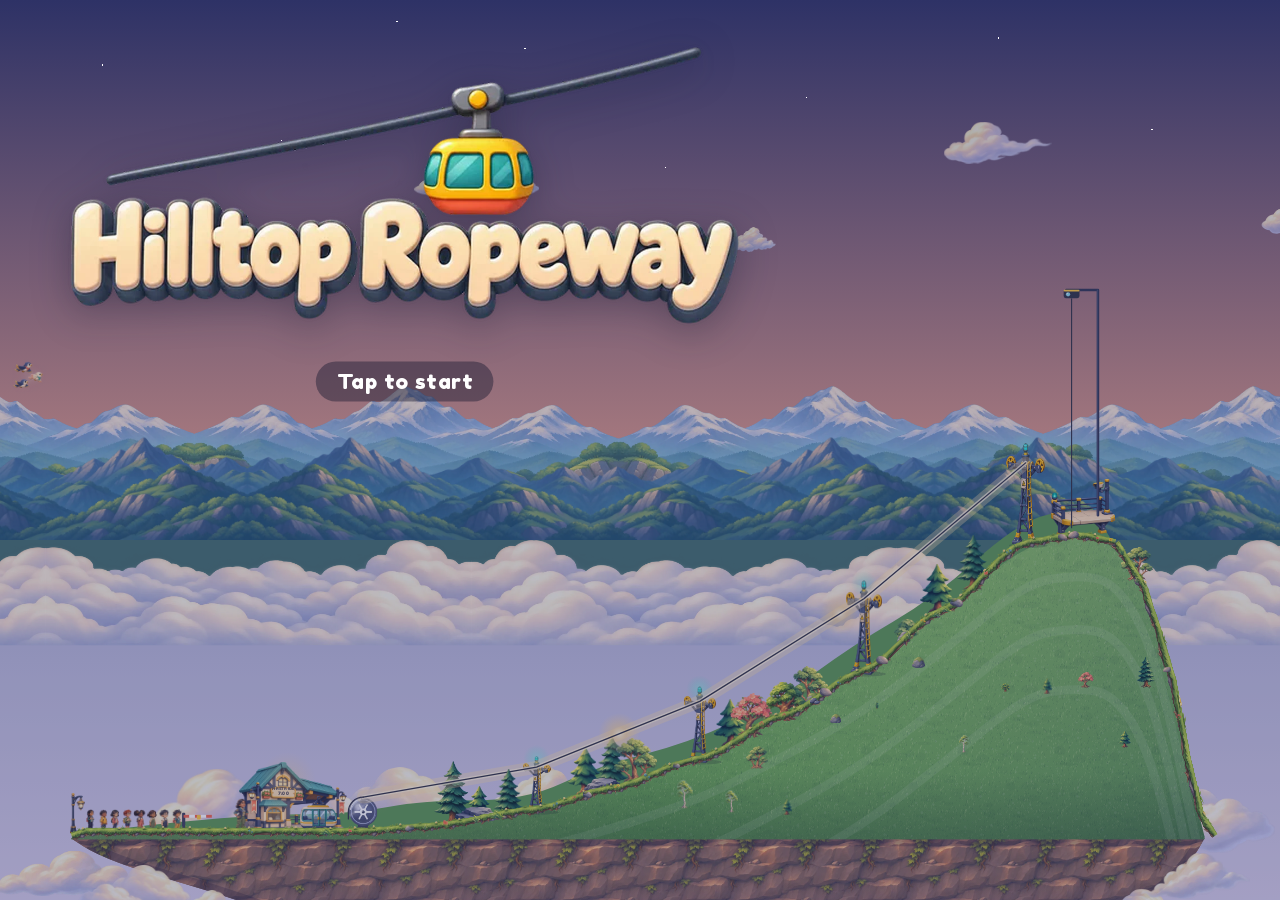
==== index.html @ fc57b92c "first draft" ====
<!doctype html>
<html lang="en">
<head>
<meta charset="utf-8">
<meta name="viewport" content="width=device-width, initial-scale=1, viewport-fit=cover, user-scalable=no">
<title>Hilltop Ropeway</title>
<link rel="icon" href="data:,">
<link rel="stylesheet" href="css/style.css">
</head>
<body>
<div id="app"><div id="stage">
  <div id="sky"></div><div id="stars"></div><div id="sun"></div>
  <div id="clouds"></div>
  <canvas id="world" width="1600" height="1000"></canvas>
  <video id="intro" muted loop playsinline preload="auto" poster="assets/video/intro_loop.webp" aria-hidden="true"></video>
  <div id="vig"></div><div id="dim"></div><div id="flash"></div><div id="fg"></div><div class="lb" id="lbT"></div><div class="lb" id="lbB"></div>
  <div id="lens"><canvas id="lensCanvas"></canvas><img class="fallback" alt=""><span class="tag">CLOSE-UP</span><span class="name"></span></div>
  <div class="layer" id="pins"></div>
  <!-- SKAI shell (Figma "SKAI final" · entrepreneur 618:12456). Timer frame 1315:5507 -->
  <div class="hud hide" id="clock"><img class="frame" src="assets/ui/skai/skai_timer_frame.webp" alt=""><div class="tv"><span class="time">6:15</span><small>am</small></div></div>
  <div class="hud hide" id="banner"></div>
  <!-- Progress rail 1315:5308: frame + 10 segments (filled from the bottom, 2 per check) -->
  <div class="hud hide" id="tracker"><img class="frame" src="assets/ui/skai/skai_rail.webp" alt=""><div class="count">0/5</div>
    <svg class="segs" viewBox="0 0 511.81 49" preserveAspectRatio="none" aria-hidden="true"><path d="M29.9162 49H67.8101L39.8883 0H0L29.9162 49Z"/><path d="M76.9162 49H114.81L86.8883 0H47L76.9162 49Z"/><path d="M123.916 49H161.81L133.888 0H94L123.916 49Z"/><path d="M173.916 49H211.81L183.888 0H144L173.916 49Z"/><path d="M223.916 49H261.81L233.888 0H194L223.916 49Z"/><path d="M273.916 49H311.81L283.888 0H244L273.916 49Z"/><path d="M323.916 49H361.81L333.888 0H294L323.916 49Z"/><path d="M373.916 49H411.81L383.888 0H344L373.916 49Z"/><path d="M423.916 49H461.81L433.888 0H394L423.916 49Z"/><path d="M473.916 49H511.81L483.888 0H444L473.916 49Z"/></svg>
    <div class="pts"><b>0</b> pts</div></div>
  <div class="pill hud hide" id="notebook"><img alt=""><span></span></div>
  <div class="hud hide" id="mission"><img class="bg" alt=""><div class="eyebrow">TODAY’S JOB</div><div class="lines"></div></div>
  <div class="layer" id="ui"></div>
  <!-- Exit & brand panel 1315:5432 + SKAI Space logo 618:12510 -->
  <div class="shell" id="brand"><img class="panel-img" src="assets/ui/skai/skai_brand_panel.webp" alt=""><img class="logo" src="assets/ui/skai/skai_brand_logo.webp" alt="SKAI Space"><button id="exitBtn" aria-label="Exit"></button></div>
  <!-- Sound note 1315:6062 + icon 618:12662, Information note 1315:6003 -->
  <button class="shell note" id="soundBtn" aria-label="Sound and screen options" aria-expanded="false"><img class="base" src="assets/ui/skai/skai_note_sound.webp" alt=""><img class="ico" src="assets/ui/skai/skai_icon_speaker.webp" alt=""><i class="slash"></i></button>
  <button class="shell note" id="infoBtn" aria-label="What to do" aria-expanded="false"><img class="base" src="assets/ui/skai/skai_note_info.webp" alt=""></button>
  <!-- Sound dropdown 618:12669 -->
  <div class="stickymenu hidden" id="soundMenu"><img class="bgimg" src="assets/ui/skai/skai_dropdown.webp" alt=""><button data-a="replay"><img src="assets/ui/skai/skai_icon_replay.webp" alt=""><span>Replay<br>Narration</span></button><button data-a="mute"><img src="assets/ui/skai/skai_icon_mute.webp" alt=""><span class="ml">Mute All<br>Sounds</span></button><button data-a="fs"><svg viewBox="0 0 56 56" width="45" height="45" fill="none" stroke="#0F57A7" stroke-linecap="round" stroke-linejoin="round"><circle cx="28" cy="28" r="25.5" stroke-width="4.5"/><path d="M17 24v-7h7M39 24v-7h-7M17 32v7h7M39 32v7h-7" stroke-width="4"/></svg><span>Full<br>Screen</span></button></div>
  <div class="stickymenu hidden" id="infoNote"><img class="bgimg" src="assets/ui/skai/skai_dropdown.webp" alt=""><div class="txt"></div></div>
  <button class="shell mini" id="menuBtn" aria-label="Chapters"><span></span></button>
  <div class="panel hidden" id="menu"></div>
</div></div>

<!-- libraries -->
<script src="js/vendor/gsap.min.js"></script>
<script type="importmap">
{ "imports": {
  "three": "./js/vendor/three.module.min.js",
  "three/examples/jsm/environments/RoomEnvironment.js": "./js/vendor/RoomEnvironment.js"
} }
</script>
<!-- asset list, then the game -->
<script src="js/assets.js"></script>
<script type="module" src="js/main.js"></script>
</body>
</html>
---- css/style.css ----
/* Hilltop Ropeway: all styles. Stage is a fixed 1600x1000 (16:10) box scaled to fit the screen. */
@font-face{font-family:"Nunito";font-style:normal;font-weight:700;font-display:swap;src:url("../assets/fonts/nunito-700.woff2") format("woff2")}
@font-face{font-family:"Nunito";font-style:normal;font-weight:800;font-display:swap;src:url("../assets/fonts/nunito-800.woff2") format("woff2")}
@font-face{font-family:"Nunito";font-style:normal;font-weight:900;font-display:swap;src:url("../assets/fonts/nunito-900.woff2") format("woff2")}

/* Stage: fixed 1600x1000 (16:10, Lenovo Tab K11) scaled to fit. 2D world canvas + one 3D lens + DOM UI. */
:root{
  --navy:#23284A; --slate:#3B4058; --muted:#6A7091; --card:#FFFFFF; --cream:#FFF8EC; --line:#ECE6DA;
  --coral:#F0644A; --coralDk:#C9452F; --teal:#1FA898; --tealDk:#167E72; --tealSoft:#DDF4EF; --sel:#FFF1D2; --yellow:#FFC83D;
  --shadow:0 5px 0 rgba(35,40,74,.10), 0 14px 28px rgba(35,40,74,.14);
  --font:"Nunito","Trebuchet MS",system-ui,sans-serif;
}
html,body{height:100%;margin:0;background:#1d2140;overflow:hidden;touch-action:manipulation;-webkit-user-select:none;user-select:none;-webkit-tap-highlight-color:transparent}
#app{position:fixed;inset:0;background:#1d2140;overflow:hidden;overflow:clip}
#stage{position:absolute;left:0;top:0;width:1600px;height:1000px;transform-origin:0 0;overflow:hidden;overflow:clip;contain:paint;font-family:var(--font);color:var(--navy);border-radius:0}
#sky{position:absolute;inset:0;background:linear-gradient(180deg,var(--skyTop,#2E3266) 0%,var(--skyBot,#E9A08C) 78%)}
#stars{position:absolute;inset:0 0 40% 0;opacity:var(--stars,1);background-image:radial-gradient(2px 2px at 8% 12%,#fff 50%,transparent 51%),radial-gradient(1.5px 1.5px at 22% 26%,#fff 50%,transparent 51%),radial-gradient(2px 2px at 41% 9%,#fff 50%,transparent 51%),radial-gradient(1.5px 1.5px at 63% 18%,#fff 50%,transparent 51%),radial-gradient(2px 2px at 78% 7%,#fff 50%,transparent 51%),radial-gradient(1.5px 1.5px at 90% 24%,#fff 50%,transparent 51%),radial-gradient(1.5px 1.5px at 52% 31%,#fff 50%,transparent 51%),radial-gradient(2px 2px at 31% 4%,#fff 50%,transparent 51%)}
#sun{position:absolute;width:150px;height:150px;border-radius:50%;left:var(--sunX,14%);top:var(--sunY,80%);transform:translate(-50%,-50%);background:radial-gradient(circle,#FFE9A8 0 40%,rgba(255,214,120,.55) 41% 52%,rgba(255,214,120,0) 70%)}
.cloud{position:absolute;height:46px;border-radius:999px;background:rgba(255,255,255,var(--cloudA,.55));filter:none;will-change:transform;animation:drift linear infinite}
.cloud::before,.cloud::after{content:"";position:absolute;background:inherit;border-radius:50%}
.cloud::before{width:56%;height:150%;left:14%;bottom:30%}.cloud::after{width:38%;height:120%;left:50%;bottom:28%}
@keyframes drift{from{transform:translateX(-260px)}to{transform:translateX(1860px)}}
canvas#world{position:absolute;inset:0;width:100%;height:100%}
#intro{position:absolute;inset:0;width:100%;height:100%;object-fit:cover;opacity:0;transition:opacity .8s;pointer-events:none}
#intro.on{opacity:1}
#vig{position:absolute;inset:0;pointer-events:none;background:radial-gradient(ellipse 75% 70% at 50% 45%,rgba(20,22,48,0) 55%,rgba(20,22,48,.42) 100%);opacity:0;transition:opacity .6s}
#vig.on{opacity:1}
.lb{position:absolute;left:0;right:0;height:84px;background:#14162E;z-index:20;pointer-events:none;transition:transform .7s cubic-bezier(.6,0,.2,1)}
#lbT{top:0;transform:translateY(-100%)} #lbB{bottom:0;transform:translateY(100%)}
#stage.cine #lbT,#stage.cine #lbB{transform:none}
#stage.cine.nobars #lbT{transform:translateY(-100%)} #stage.cine.nobars #lbB{transform:translateY(100%)}
#stage.cine .hud,#stage.cine #menuBtn,#stage.cine #muteBtn,#stage.cine #fsBtn{opacity:0}
#fg{position:absolute;inset:0;pointer-events:none;z-index:18}
#fg img{position:absolute;width:520px;height:520px;opacity:0;transition:opacity .8s,transform 1.2s cubic-bezier(.2,.8,.2,1)}
#fg .top_left{left:-120px;top:-150px;transform:translate(-60px,-40px)} #fg .top_right{right:-120px;top:-150px;transform:translate(60px,-40px)}
#fg .bottom_left{left:-140px;bottom:-170px;transform:translate(-60px,40px)} #fg .bottom_right{right:-140px;bottom:-170px;transform:translate(60px,40px)}
#stage.cine #fg img{opacity:.96;transform:none}
#flash{position:absolute;inset:0;background:#fff;opacity:0;pointer-events:none;z-index:19}
.rays{position:absolute;left:var(--sunX,14%);top:var(--sunY,60%);width:760px;height:760px;pointer-events:none;opacity:0;will-change:transform,opacity;
  background:repeating-conic-gradient(from 0deg,rgba(255,232,180,0) 0deg 7deg,rgba(255,236,190,.34) 9deg 12deg,rgba(255,232,180,0) 14deg 22deg);
  -webkit-mask-image:radial-gradient(circle,#000 0 12%,rgba(0,0,0,.6) 30%,transparent 62%);mask-image:radial-gradient(circle,#000 0 12%,rgba(0,0,0,.6) 30%,transparent 62%)}
#dim{position:absolute;inset:0;background:rgba(29,33,64,.45);opacity:0;pointer-events:none;transition:opacity .4s}
#dim.on{opacity:1}
/* lens */
#lens{position:absolute;left:32px;bottom:32px;width:438px;height:274px;border-radius:26px;background:linear-gradient(180deg,#DDEBFA,#F6EEDF);box-shadow:0 0 0 6px #fff,var(--shadow);overflow:hidden;opacity:0;transform:translateY(20px) scale(.96);transition:opacity .22s,transform .28s cubic-bezier(.2,.9,.25,1.15);pointer-events:none}
#lens.on{opacity:1;transform:none}
#lens.full{left:0;top:0;bottom:auto;width:100%;height:100%;border-radius:0;box-shadow:none;z-index:16;transform-origin:0 0;transition:none}
#lens.full .tag,#lens.full .name{top:100px;font-size:20px;padding:9px 14px}
#lens.full .tag{left:40px} #lens.full .name{right:40px}
.scaleRuler{position:absolute;right:64px;top:50%;margin-top:-100px;z-index:25;pointer-events:none;display:grid;gap:22px;padding:18px 22px 18px 44px;background:rgba(20,22,46,.62);border-radius:22px;color:rgba(255,255,255,.5);font:900 26px/36px var(--font);font-variant-numeric:tabular-nums}
.scaleRuler span{transition:color .25s,transform .25s;transform-origin:left center}
.scaleRuler span.on{color:#fff;transform:scale(1.12)}
.scaleRuler .mk{position:absolute;left:18px;top:30px;width:14px;height:14px;border-radius:50%;background:var(--yellow);box-shadow:0 0 0 4px rgba(255,200,61,.3);transition:transform .45s cubic-bezier(.3,1.4,.5,1)}
#lens canvas{position:absolute;inset:0;width:100%;height:100%}
#lens .tag{position:absolute;left:14px;top:12px;background:rgba(35,40,74,.82);color:#fff;font:800 15px/1 var(--font);letter-spacing:.08em;padding:7px 11px;border-radius:999px}
#lens .name{position:absolute;right:14px;top:12px;background:#fff;color:var(--navy);font:800 16px/1 var(--font);padding:7px 12px;border-radius:999px}
#lens img.fallback{position:absolute;inset:30px;width:calc(100% - 60px);height:calc(100% - 60px);object-fit:contain;display:none}
#lens.nogl img.fallback{display:block}
/* HUD */
.hud{position:absolute;transition:opacity .3s,transform .3s}
.hud.hide{opacity:0;transform:translateY(-12px);pointer-events:none}
.pill{background:var(--card);border-radius:999px;box-shadow:var(--shadow);display:flex;align-items:center}
#clock{left:28px;top:24px;height:66px;padding:0 22px 0 10px;gap:10px;font:900 32px/1 var(--font);font-variant-numeric:tabular-nums}
#clock img{width:50px;height:50px;object-fit:contain}
#clock small{font:800 17px/1 var(--font);color:var(--muted);margin-left:2px}
#tracker{right:104px;top:24px;height:66px;padding:0 18px 0 12px;gap:4px}
#tracker img{width:46px;height:46px;object-fit:contain;transition:transform .3s}
#tracker img.pop{animation:pop .5s}
#tracker img.unlit{filter:grayscale(1);opacity:.4}
#tracker img.lit{filter:drop-shadow(0 0 5px rgba(67,224,200,.95))}
.spark{position:absolute;width:38px;height:38px;border-radius:50%;z-index:36;pointer-events:none;background:radial-gradient(circle,#fff 0 20%,rgba(160,255,236,.95) 34%,rgba(67,224,200,0) 70%)}
#tracker .pts{font:900 28px/1 var(--font);margin-left:12px;min-width:62px;text-align:right;font-variant-numeric:tabular-nums}
@keyframes pop{40%{transform:scale(1.35)}}
#notebook{right:104px;top:104px;height:48px;padding:0 16px 0 6px;gap:6px;font:800 18px/1 var(--font)}
#notebook img{width:38px;height:38px;object-fit:contain}
#menuBtn,#muteBtn,#fsBtn{position:absolute;top:24px;width:62px;height:62px;border-radius:50%;background:rgba(255,255,255,.92);box-shadow:var(--shadow);display:grid;place-items:center;border:0;cursor:pointer;padding:0}
#menuBtn{right:28px} #muteBtn{right:28px;top:98px} #fsBtn{right:28px;top:172px}
#menuBtn span{display:block;width:24px;height:3px;background:var(--navy);border-radius:2px;box-shadow:0 8px 0 var(--navy),0 -8px 0 var(--navy)}
#muteBtn img{width:40px;height:40px;object-fit:contain}
#muteBtn.off img{opacity:.35}
#fsBtn.on svg{transform:scale(.78)}
#banner{left:50%;top:26px;transform:translateX(-50%);background:var(--navy);color:#fff;border-radius:999px;padding:16px 28px;font:900 24px/1 var(--font);letter-spacing:.06em;white-space:nowrap;box-shadow:var(--shadow)}
#banner.hide{transform:translate(-50%,-14px)}
#banner b{color:var(--yellow);font-weight:900;margin-right:10px}
#mission{left:28px;top:108px;width:330px;height:220px;transform-origin:20px 20px;transform:rotate(-2deg)}
#mission.hide{transform:rotate(-2deg) translateX(-380px);opacity:0}
#mission img.bg{position:absolute;inset:0;width:100%;height:100%;object-fit:fill}
#mission .lines{position:absolute;left:38px;top:62px;right:26px;display:grid;gap:9px}
#mission .eyebrow{position:absolute;left:112px;top:38px;font:900 15px/1 var(--font);letter-spacing:.12em;color:var(--muted)}
#mission .ln{display:flex;align-items:center;gap:10px;font:800 21px/1.1 var(--font)}
#mission .ln img{width:34px;height:34px;object-fit:contain}
#mission .ln.done span{text-decoration:line-through;text-decoration-thickness:3px;text-decoration-color:var(--teal)}
#mission .ln .tick{margin-left:auto;width:28px;height:28px;border-radius:50%;background:var(--teal);display:none}
#mission .ln.done .tick{display:block}
/* overlays */
.layer{position:absolute;inset:0;pointer-events:none}
.layer > *{pointer-events:auto}
#pins > *{position:absolute;left:0;top:0;will-change:transform}
.hot{position:absolute;width:110px;height:110px;margin:-55px 0 0 -55px;border:0;background:none;padding:0;cursor:pointer}
.hot img{position:absolute;inset:0;width:100%;height:100%}
.hot img.pulse{animation:pulse 1.2s ease-out infinite}
.hot::after{content:"";position:absolute;left:50%;top:50%;width:26px;height:26px;margin:-13px 0 0 -13px;border-radius:50%;background:var(--coral);box-shadow:0 0 0 6px #fff}
@keyframes pulse{0%{transform:scale(.8);opacity:1}100%{transform:scale(1.35);opacity:0}}
.pin{width:92px;margin:-118px 0 0 -46px;border:0;background:none;padding:0;cursor:pointer;display:flex;flex-direction:column;align-items:center;gap:4px;transition:transform .15s}
.pin img{width:92px;height:auto;filter:drop-shadow(0 6px 6px rgba(35,40,74,.25))}
.pin span{background:#fff;border-radius:999px;padding:6px 12px;font:900 18px/1 var(--font);box-shadow:var(--shadow);color:var(--navy)}
.pin.dashed span{outline:3px dashed var(--teal);outline-offset:3px}
.pin.ok span{background:var(--teal);color:#fff}
.tagpin{margin:-26px 0 0 18px;background:#fff;border-radius:999px;padding:9px 14px;font:900 19px/1 var(--font);box-shadow:var(--shadow);white-space:nowrap}
.icopin{width:70px;height:70px;margin:-35px 0 0 -35px;object-fit:contain;filter:drop-shadow(0 4px 4px rgba(35,40,74,.25))}
.counter{width:96px;height:78px;margin:-118px 0 0 -48px;display:grid;place-items:center;font:900 36px/1 var(--font);background-size:contain;background-repeat:no-repeat;background-position:center;padding-bottom:12px;box-sizing:border-box}
/* caption + question */
#caption{position:absolute;left:50%;bottom:44px;transform:translateX(-50%);display:flex;align-items:center;gap:14px;max-width:1180px}
#caption .txt{background:var(--card);border-radius:999px;box-shadow:var(--shadow);padding:22px 32px 22px 14px;font:800 32px/1.2 var(--font);display:flex;align-items:center;gap:14px;text-wrap:balance}
.spk{width:54px;height:54px;border-radius:50%;border:0;background:#F2EEE6;display:grid;place-items:center;cursor:pointer;flex:none;padding:0}
.spk img{width:36px;height:36px;object-fit:contain}
.imgbtn{border:0;background:none;padding:0;cursor:pointer;transition:transform .12s}
.imgbtn:active{transform:translateY(3px) scale(.97)}
.imgbtn img{display:block;width:100%;height:auto;filter:drop-shadow(0 6px 6px rgba(35,40,74,.25))}
#caption .next{width:96px;flex:none}
#question{position:absolute;left:50%;top:116px;transform:translateX(-50%);background:var(--card);border-radius:28px;box-shadow:var(--shadow);padding:22px 34px 22px 18px;font:900 36px/1.15 var(--font);display:flex;align-items:center;gap:14px;white-space:nowrap}
.fade{animation:fadeUp .32s cubic-bezier(.2,.9,.25,1.1) backwards}
@keyframes fadeUp{from{opacity:0;transform:translate(var(--tx,0),18px)}to{opacity:1;transform:translate(var(--tx,0),0)}}
#caption.fade,#question.fade,#tray.fade{--tx:-50%} /* centred boxes: keep -50% during fadeUp or they slide in off-centre and snap */
/* tray */
#tray{position:absolute;left:calc(50% + 12px);bottom:32px;transform:translateX(-50%);background:var(--card);border-radius:30px;box-shadow:var(--shadow);padding:16px;display:flex;flex-direction:column;gap:10px;transition:transform .28s cubic-bezier(.2,.9,.25,1.1),opacity .2s}
#tray.hide{transform:translate(-50%,40px);opacity:0;pointer-events:none}
#tray .row{display:flex;gap:14px}
#tray .tabs{display:flex;gap:8px}
.tab{display:flex;align-items:center;gap:8px;border:0;border-radius:999px;background:#F3F0EA;padding:6px 16px 6px 6px;font:900 19px/1 var(--font);color:var(--navy);cursor:pointer}
.tab img{width:40px;height:40px;object-fit:contain}
.tab.on{background:var(--navy);color:#fff}
.opt{position:relative;width:150px;height:158px;border:0;border-radius:22px;background:#F6F3EE;cursor:pointer;display:flex;flex-direction:column;align-items:center;justify-content:center;gap:6px;padding:8px;font:900 18px/1.1 var(--font);color:var(--navy);text-align:center;transition:transform .12s,background .15s,box-shadow .15s}
.opt img.main{width:96px;height:92px;object-fit:contain}
.opt .badge{position:absolute;right:6px;top:6px;width:44px;height:44px;object-fit:contain;background:#fff;border-radius:12px;box-shadow:0 2px 0 rgba(35,40,74,.12)}
.opt.on{background:var(--sel);box-shadow:inset 0 0 0 4px var(--coral)}
.opt:active{transform:scale(.97)}
.opt .chk{position:absolute;left:10px;top:10px;width:30px;height:30px;border-radius:50%;background:#fff;box-shadow:inset 0 0 0 3px #CFC8BA}
.opt.on .chk{background:var(--teal);box-shadow:none}
.opt.on .chk::after{content:"";position:absolute;left:10px;top:5px;width:7px;height:14px;border:solid #fff;border-width:0 4px 4px 0;transform:rotate(45deg)}
.opt.sweep img.main{animation:sweep .6s ease}
@keyframes sweep{50%{transform:rotate(25deg) scale(1.06)}}
.opt.wide{width:auto;flex-direction:row;padding:10px 22px;height:auto;gap:12px;font-size:22px}
.opt.wide img.main{width:72px;height:72px}
#carry{display:flex;align-items:center;gap:8px;font:800 17px/1 var(--font);color:var(--muted)}
#carry img{width:34px;height:34px;object-fit:contain}
/* run + hint */
#run{position:absolute;right:56px;bottom:30px;width:176px;height:176px}
#run .lbl{position:absolute;left:0;right:0;top:40%;transform:translateY(-50%);text-align:center;font:900 34px/1 var(--font);color:#fff;letter-spacing:.04em;text-shadow:0 2px 0 rgba(0,0,0,.18);pointer-events:none}
#run.off{filter:grayscale(1);opacity:.5;pointer-events:none}
#run.hide,#hint.hide{transform:translateY(30px);opacity:0;pointer-events:none}
#run.nudge{animation:nudge .5s}
@keyframes nudge{30%{transform:scale(1.06)}}
#hint{position:absolute;right:96px;bottom:222px;width:92px;transition:transform .25s,opacity .2s}
#hint .cost{position:absolute;right:-12px;top:-6px;background:var(--navy);color:#fff;border-radius:999px;font:900 13px/1 var(--font);padding:5px 8px}
#hintBubble{position:absolute;right:210px;bottom:226px;max-width:440px;background:var(--navy);color:#fff;border-radius:24px;padding:18px 22px;font:800 24px/1.25 var(--font);box-shadow:var(--shadow)}
/* stepper */
.stepper{display:flex;align-items:center;gap:10px;background:#F6F3EE;border-radius:999px;padding:8px}
.stepper .imgbtn{width:72px}
.stepper .val{min-width:84px;text-align:center;font:900 54px/1 var(--font);font-variant-numeric:tabular-nums}
.stepper .val.unset{color:#B9B3A6}
.steplbl{font:900 20px/1 var(--font);color:var(--muted);text-align:center}
/* outcome sheet */
#sheet{position:absolute;left:50%;bottom:32px;transform:translateX(-50%);background:var(--card);border-radius:30px;box-shadow:var(--shadow);padding:20px 22px 22px}
#sheet h3{margin:0 0 14px 6px;font:900 28px/1 var(--font)}
#sheet .row{display:flex;gap:14px}
#sheet .opt{width:156px;height:170px}
#sheet .opt.actual{box-shadow:inset 0 0 0 4px var(--teal);outline:3px dashed var(--teal);outline-offset:4px}
#sheet.fade{--tx:-50%}
/* panels */
.panel{position:absolute;background:var(--card);border-radius:30px;box-shadow:var(--shadow)}
.btn{border:0;border-radius:999px;background:var(--coral);color:#fff;font:900 28px/1 var(--font);padding:20px 34px;box-shadow:0 6px 0 var(--coralDk);cursor:pointer;display:inline-flex;align-items:center;gap:12px;transition:transform .1s,box-shadow .1s}
.btn:active{transform:translateY(4px);box-shadow:0 2px 0 var(--coralDk)}
.btn.teal{background:var(--teal);box-shadow:0 6px 0 var(--tealDk)}
.btn.ghost{background:#fff;color:var(--navy);box-shadow:0 6px 0 #DCD5C8}
.btn img{width:42px;height:42px;object-fit:contain}
.btn[disabled]{opacity:.45;pointer-events:none}
.guesses{position:absolute;left:50%;bottom:44px;transform:translateX(-50%);display:flex;gap:26px}
.guess{width:250px;border:0;background:var(--card);border-radius:30px;box-shadow:var(--shadow);padding:14px 14px 20px;cursor:pointer;display:flex;flex-direction:column;align-items:center;gap:6px;font:900 32px/1 var(--font);color:var(--navy);transition:transform .15s}
.guess img{width:200px;height:170px;object-fit:contain}
.guess:active{transform:scale(.97)}
.chipfly{position:absolute;z-index:30;background:#fff;border-radius:999px;box-shadow:var(--shadow);padding:10px 18px;font:900 22px/1 var(--font);color:var(--coral);white-space:nowrap}
.labelcard{position:absolute;display:flex;align-items:center;gap:16px;padding:16px 26px 16px 14px}
.labelcard img{width:110px;height:110px;object-fit:contain}
.labelcard b{display:block;font:900 30px/1 var(--font);letter-spacing:.02em}
.labelcard span{display:block;font:800 23px/1.25 var(--font);color:var(--muted);margin-top:6px;max-width:330px}
.floatimg{position:absolute;z-index:25;pointer-events:none;width:150px;margin-left:-75px;animation:floatUp 1.1s cubic-bezier(.2,.8,.3,1) forwards}
@keyframes floatUp{0%{opacity:0;transform:translateY(20px) scale(.7)}20%{opacity:1;transform:translateY(0) scale(1.05)}100%{opacity:0;transform:translateY(-70px) scale(1)}}
.chip{position:absolute;background:#fff;border-radius:999px;box-shadow:var(--shadow);padding:10px 18px 10px 10px;font:900 22px/1 var(--font);display:flex;align-items:center;gap:10px;white-space:nowrap}
.chip img{width:40px;height:40px;object-fit:contain}
.stamp{position:absolute;z-index:34;pointer-events:none;display:flex;align-items:center;gap:8px;background:#FFF0BD;border:3px solid #E7C66A;border-radius:14px;padding:6px 14px 6px 8px;font:900 26px/1 var(--font);color:var(--navy);box-shadow:0 6px 0 rgba(35,40,74,.15);white-space:nowrap}
.stamp img{width:40px;height:40px;object-fit:contain}
/* T4 table */
#table{position:absolute;right:56px;top:250px;width:330px;padding:18px 20px}
#table .hd{display:grid;grid-template-columns:1fr 1.3fr;gap:8px;align-items:center;font:900 19px/1 var(--font);color:var(--muted);margin-bottom:8px}
#table .hd span{display:flex;align-items:center;gap:8px}
#table .hd img{width:38px;height:38px;object-fit:contain}
#table .r{display:grid;grid-template-columns:1fr 1.3fr;gap:8px;font:900 32px/1.5 var(--font);font-variant-numeric:tabular-nums;border-top:2px solid #F0EBE2}
#table .r.new{animation:fadeUp .3s both}
#table .grp{font:900 16px/1 var(--font);letter-spacing:.1em;color:var(--coral);margin:12px 0 4px}
/* rule cards */
#rules{position:absolute;left:50%;top:240px;transform:translateX(-50%);display:grid;gap:16px;width:1080px}
.rule{border:0;text-align:left;background:var(--card);border-radius:26px;box-shadow:var(--shadow);padding:24px 30px;font:800 28px/1.3 var(--font);color:var(--navy);cursor:pointer;transition:background .15s,box-shadow .15s}
.rule.on{background:var(--sel);box-shadow:inset 0 0 0 4px var(--coral),var(--shadow)}
.rule.right{background:var(--tealSoft);box-shadow:inset 0 0 0 4px var(--teal),var(--shadow)}
.rule.fadeout{opacity:.35}
.rule{display:flex;align-items:center;gap:18px}
.rule .rs{flex:none;width:52px;height:52px;border-radius:50%;background:#F2EEE6;display:grid;place-items:center}
.rule .rs img{width:34px;height:34px;object-fit:contain}
/* G5 blueprint field notes */
#bp{position:absolute;inset:0;z-index:28;color:#fff;background-color:#2348B4;
  background-image:linear-gradient(rgba(255,255,255,.22) 2px,transparent 2px),linear-gradient(90deg,rgba(255,255,255,.22) 2px,transparent 2px),linear-gradient(rgba(255,255,255,.09) 1px,transparent 1px),linear-gradient(90deg,rgba(255,255,255,.09) 1px,transparent 1px);
  background-size:250px 250px,250px 250px,50px 50px,50px 50px;box-shadow:inset 8px 0 0 #9FD8FF}
#bp .bp-eb{position:absolute;left:80px;top:120px;font:900 22px/1 var(--font);letter-spacing:.3em;color:#9FD8FF}
#bp .bp-tiles{position:absolute;left:80px;right:80px;top:170px;display:grid;grid-template-columns:repeat(3,1fr);gap:36px}
.bp-tile{border:2px dashed rgba(255,255,255,.55);border-radius:22px;padding:18px 20px 20px;animation:fadeUp .5s calc(.55s + var(--i)*.5s) both}
.bp-tile svg{display:block;width:100%;height:auto}
.bp-tile line,.bp-tile circle,.bp-tile rect{stroke:#fff;stroke-width:4;fill:none;stroke-linecap:round}
.bp-tile .gnd{stroke:rgba(255,255,255,.35);stroke-width:2;stroke-dasharray:8 8}
.bp-tile .slope{stroke-dasharray:320;stroke-dashoffset:320;animation:draw .7s calc(.7s + var(--i)*.5s) ease-out forwards}
.bp-tile .whl{transform:translate(20px,166px);animation:roll 1.1s calc(1.1s + var(--i)*.5s) cubic-bezier(.3,0,.2,1) forwards}
.bp-tile .whl rect{stroke:#FFC83D}
@keyframes draw{to{stroke-dashoffset:0}}
@keyframes roll{to{transform:translate(162px,calc(166px - var(--h)*.5px)) rotate(300deg)}}
.bp-n{font:800 24px/1.2 var(--font);margin-top:8px;color:#DCEBFF}.bp-n b{color:#fff;font-weight:900}
.bp-meter{display:flex;align-items:center;gap:8px;margin-top:12px;font:800 18px/1 var(--font);color:#9FD8FF}
.bp-meter i{width:46px;height:18px;border-radius:5px;border:2px solid rgba(255,255,255,.6);position:relative;overflow:hidden}
.bp-meter i.f::after{content:"";position:absolute;inset:0;background:#FFC83D;transform:scaleX(0);transform-origin:left;animation:fillx .3s calc(1.3s + var(--i)*.5s + var(--k)*.18s) ease-out forwards}
.bp-meter span{margin-left:6px}
@keyframes fillx{to{transform:none}}
.bp-w{display:flex;align-items:center;gap:8px;margin-top:14px;background:rgba(255,255,255,.12);border-radius:16px;padding:8px 14px 8px 8px;font:900 21px/1.1 var(--font)}
.bp-w img{width:58px;height:58px;object-fit:contain}
.bp-rule{position:absolute;left:80px;right:80px;bottom:110px;display:flex;align-items:center;gap:18px}
.bp-rule p{margin:0;font:900 46px/1.2 var(--font);text-wrap:balance}
.bp-rule p span{opacity:.12;animation:wordOn .35s calc(3.1s + var(--w)*.13s) forwards}
.bp-rule .spk{background:rgba(255,255,255,.9)}
@keyframes wordOn{to{opacity:1;color:#FFE8A0}}
/* end card */
#endcard{left:50%;top:50%;transform:translate(-50%,-50%);width:900px;padding:34px 40px;display:grid;grid-template-columns:300px 1fr;gap:30px;align-items:center}
#endcard .tk{position:relative}
#endcard .tk img{width:100%}
#endcard .postcard{background:#fff;padding:12px 12px 0;border-radius:6px;transform:rotate(-4deg);box-shadow:0 3px 0 rgba(35,40,74,.08),0 18px 34px rgba(35,40,74,.28)}
#endcard .pc-photo canvas{display:block;width:100%;height:auto;border-radius:3px}
#endcard .pc-cap{font:900 19px/1 var(--font);color:var(--navy);text-align:center;padding:14px 4px 16px;white-space:nowrap}
#endcard .tk .t{position:absolute;inset:0;display:grid;place-items:center;font:900 34px/1.1 var(--font);text-align:center;padding:0 40px 0 24px}
#endcard h2{margin:0;font:900 40px/1.1 var(--font);text-wrap:balance}
#endcard p{margin:10px 0 0;font:800 25px/1.35 var(--font);color:var(--muted)}
#endcard .kit{display:flex;align-items:center;gap:16px;margin-top:18px;background:#F6F3EE;border-radius:22px;padding:12px 18px;font:800 23px/1.3 var(--font)}
#endcard .kit img{width:120px}
#endcard .kit .teaser{width:256px;height:160px;flex:none;border-radius:14px;object-fit:cover;background:linear-gradient(180deg,#DDEBFA,#F6EEDF)}
#endcard .stats{display:flex;gap:12px;margin-top:16px;font:900 22px/1 var(--font)}
#endcard .stats span{background:#F6F3EE;border-radius:999px;padding:10px 16px}
#endcard .tk .burst{position:absolute;width:150px;right:-10px;top:-140px;animation:pop .7s} /* above the ticket, never over "Left at …" (needs #endcard specificity to beat .tk img width:100%) */
#endcard.fade{animation-name:fadeUpC}
@keyframes fadeUpC{from{opacity:0;transform:translate(-50%,calc(-50% + 18px))}to{opacity:1;transform:translate(-50%,-50%)}}
/* start */
#start{position:absolute;inset:0;display:grid;place-items:center;align-content:center;gap:34px}
#start img{width:860px;filter:drop-shadow(0 14px 20px rgba(0,0,0,.25))}
/* review menu */
#menu{position:absolute;right:28px;top:100px;width:360px;max-height:840px;overflow:auto;padding:18px;z-index:40}
#menu h4{margin:4px 6px 10px;font:900 16px/1 var(--font);letter-spacing:.12em;color:var(--muted)}
#menu button{display:flex;width:100%;align-items:center;gap:12px;border:0;background:#F6F3EE;border-radius:16px;padding:12px 14px;margin-bottom:8px;font:800 20px/1 var(--font);color:var(--navy);cursor:pointer;text-align:left}
#menu button b{font:900 16px/1 var(--font);background:var(--navy);color:#fff;border-radius:8px;padding:5px 7px;min-width:34px;text-align:center}
#menu pre{white-space:pre-wrap;font:600 13px/1.4 ui-monospace,Menlo,monospace;background:#F6F3EE;border-radius:12px;padding:10px;margin:8px 0 0;max-height:220px;overflow:auto}
.hidden{display:none!important}
/* ---------- nudges ---------- */
.imgbtn,.btn,.opt,.guess,.rule,.stepper{position:relative}
.nudge::after{content:"";position:absolute;inset:-8px;border-radius:26px;pointer-events:none;box-shadow:0 0 0 4px rgba(255,200,61,.95),0 0 26px 8px rgba(255,200,61,.55);animation:ring 1.3s ease-out infinite}
.nudge.round::after{border-radius:50%;inset:-4px}
.btn.nudge::after{border-radius:999px}
.nudge{animation:breathe 1.3s ease-in-out infinite}
#run.nudge{animation:breatheRun 1.3s ease-in-out infinite}
.row.nudge,.stepper.nudge,.tabs.nudge{animation:none}
.row.nudge::after{border-radius:24px;inset:-10px}
@keyframes ring{0%{opacity:1;transform:scale(.96)}70%{opacity:0;transform:scale(1.12)}100%{opacity:0}}
@keyframes breathe{50%{transform:scale(1.045)}}
@keyframes breatheRun{50%{transform:scale(1.07)}}
.tip{position:absolute;z-index:35;pointer-events:none;background:var(--coral);color:#fff;border-radius:999px;padding:12px 20px;font:900 22px/1 var(--font);white-space:nowrap;box-shadow:0 6px 0 var(--coralDk),0 14px 26px rgba(35,40,74,.25);animation:tipIn .35s cubic-bezier(.2,.9,.25,1.3) both, tipBob 1.6s .35s ease-in-out infinite}
.tip::after{content:"";position:absolute;left:50%;bottom:-11px;margin-left:-11px;border:11px solid transparent;border-bottom:0;border-top-color:var(--coral)}
.tip.noarrow::after{display:none}
.tip.left::after{left:auto;right:-11px;top:50%;bottom:auto;margin:-11px 0 0;border:11px solid transparent;border-right:0;border-left-color:var(--coral)}
@keyframes tipIn{from{opacity:0;transform:translateY(10px) scale(.8)}to{opacity:1;transform:none}}
@keyframes tipBob{50%{transform:translateY(-6px)}}
.tip.left{animation:tipIn .35s cubic-bezier(.2,.9,.25,1.3) both, tipBobX 1.6s .35s ease-in-out infinite}
@keyframes tipBobX{50%{transform:translateX(-6px)}}
#sheet.glow{box-shadow:0 0 0 4px rgba(255,200,61,.9),var(--shadow)}
.guesses.bob{animation:none}
.guesses.bob .guess{animation:guessIn .5s cubic-bezier(.2,.9,.25,1.25) both, bob 2.6s ease-in-out infinite;animation-delay:calc(var(--g,0)*90ms),.6s}
.guesses .guess:nth-child(2){--g:1} .guesses .guess:nth-child(3){--g:2}
@keyframes guessIn{from{opacity:0;transform:translateY(40px) scale(.9)}to{opacity:1;transform:none}}
@keyframes bob{50%{transform:translateY(-6px)}}
.pin.bob img{animation:bob 2s ease-in-out infinite}
#tray .opt{animation:optIn .4s cubic-bezier(.2,.9,.25,1.25) both;animation-delay:calc(var(--i,0)*55ms)}
#tray .opt.nudge{animation:optIn .4s both, breathe 1.3s ease-in-out infinite}
@keyframes optIn{from{opacity:0;transform:translateY(24px) scale(.9)}to{opacity:1;transform:none}}
#mission.attn{animation:attn 1.2s ease-in-out 2}
@keyframes attn{50%{transform:rotate(-2deg) scale(1.06);filter:drop-shadow(0 0 16px rgba(255,200,61,.9))}}
/* ---------- cinematic title + time cards ---------- */
.titlecard{position:absolute;left:50%;top:44%;transform:translate(-50%,-50%);z-index:30;text-align:center;color:#fff;pointer-events:none;animation:tcIn .6s cubic-bezier(.2,.9,.25,1.1) both}
.titlecard .tc-eb{font:900 26px/1 var(--font);letter-spacing:.3em;color:var(--yellow);text-shadow:0 3px 0 rgba(20,22,46,.45)}
.titlecard .tc-name{font:900 84px/1.02 var(--font);letter-spacing:.02em;margin-top:10px;text-shadow:0 5px 0 rgba(20,22,46,.35),0 18px 40px rgba(20,22,46,.45)}
.titlecard .tc-sub{font:800 26px/1.2 var(--font);margin-top:12px;opacity:.95;text-shadow:0 2px 0 rgba(20,22,46,.4)}
.titlecard .tc-line{display:block;height:6px;width:0;margin:18px auto 0;border-radius:3px;background:var(--yellow);animation:tcLine .7s .25s cubic-bezier(.6,0,.2,1) forwards}
.titlecard.out{animation:tcOut .45s cubic-bezier(.6,0,.8,.4) forwards}
@keyframes tcIn{from{opacity:0;transform:translate(-50%,-40%) scale(.92);filter:blur(6px)}to{opacity:1;transform:translate(-50%,-50%);filter:none}}
@keyframes tcOut{to{opacity:0;transform:translate(-50%,-140%) scale(.5)}}
@keyframes tcLine{to{width:220px}}
.timecard{position:absolute;left:50%;top:30%;transform:translate(-50%,-50%);z-index:30;text-align:center;color:#fff;pointer-events:none;animation:tcIn .7s cubic-bezier(.2,.9,.25,1.1) both}
.timecard .t{font:900 120px/1 var(--font);text-shadow:0 6px 0 rgba(20,22,46,.35),0 20px 40px rgba(20,22,46,.5)} .timecard .t small{font-size:40px;margin-left:8px}
.timecard .s{font:800 28px/1 var(--font);letter-spacing:.06em;margin-top:12px;text-shadow:0 2px 0 rgba(20,22,46,.4)}
.timecard.out{animation:tcGo .5s cubic-bezier(.6,0,.8,.4) forwards}
@keyframes tcGo{to{opacity:0;transform:translate(-160%,-260%) scale(.3)}}
/* ---------- start screen ---------- */
#start .title{animation:titleIn 1.1s cubic-bezier(.2,.9,.25,1.15) .2s both}
#start .tagline{font:900 34px/1 var(--font);color:#fff;text-align:center;text-shadow:0 3px 0 rgba(20,22,46,.4);animation:fadeUp .6s .9s both}
#start .btn.start{font-size:36px;padding:24px 56px;animation:fadeUp .6s 1.2s both}
#start.leave .title{animation:titleOut .6s cubic-bezier(.6,0,.8,.4) forwards}
#start.leave .tagline,#start.leave .btn{animation:fadeOut .3s forwards}
@keyframes titleIn{0%{opacity:0;transform:translateY(-80px) scale(.85)}60%{opacity:1;transform:translateY(10px) scale(1.03)}100%{transform:none}}
@keyframes titleOut{to{opacity:0;transform:scale(1.6);filter:blur(8px)}}
@keyframes fadeOut{to{opacity:0}}
/* ---------- cloud transitions ---------- */
.wipe{position:absolute;inset:0;z-index:45;pointer-events:none}
.wipe .wc{position:absolute;width:1300px;transition:transform .7s cubic-bezier(.6,0,.2,1);transform:translateX(2800px)}
.wipe .w0{top:-120px;left:-200px}.wipe .w1{top:160px;left:200px}.wipe .w2{top:420px;left:-300px}.wipe .w3{top:640px;left:300px}.wipe .w4{top:-20px;left:500px}
.wipe.in .wc{transform:translateX(0)} .wipe.in .w1{transition-delay:.05s} .wipe.in .w2{transition-delay:.1s} .wipe.in .w3{transition-delay:.04s}
.wipe.out .wc{transform:translateX(-3200px);transition-duration:.8s}
.cpass{position:absolute;inset:0;z-index:17;pointer-events:none}
.cpass .cp{position:absolute;width:700px;opacity:0;animation:cpass 1.6s cubic-bezier(.4,0,.6,1) forwards}
.cpass .c0{left:-80px;top:120px}.cpass .c1{left:820px;top:260px;animation-delay:.35s}.cpass .c2{left:300px;top:520px;animation-delay:.7s}
@keyframes cpass{0%{opacity:0;transform:scale(.6)}35%{opacity:.95}100%{opacity:0;transform:scale(3.2)}}
@media (prefers-reduced-motion: reduce){ .nudge,.nudge::after,.tip,.pin.bob img{animation:none!important} }
@media (prefers-reduced-motion: reduce){ .cloud{animation:none} .hot img{animation:none} }
@media (prefers-reduced-motion: reduce){ .rays{display:none} .bp-tile .whl{animation:none;transform:translate(162px,calc(166px - var(--h)*.5px))} .spark,.stamp{animation:none!important} }

/* =====================================================================================================
   SKAI shell — Figma "SKAI final" › entrepreneur (618:12456). Design frame is 1959 wide; sizes here are
   ×0.82 to the 1600 safe area. Everything is anchored to stage edges (or 50%) so it holds at any aspect.
   Layout map (no overlaps): top-left brand 0–220; top-right row: ≡ / ⛶ minis, sound note, info note, timer;
   right rail top 194–751 (incl. points); RUN plate bottom-right; hint note bottom-left (lifts over the close-up).
   ===================================================================================================== */
@font-face{font-family:"Fredoka One";font-style:normal;font-weight:400;font-display:swap;src:url("../assets/fonts/fredoka-one-400.woff2") format("woff2")}
@font-face{font-family:"Fredoka";font-style:normal;font-weight:700;font-display:swap;src:url("../assets/fonts/fredoka-700.woff2") format("woff2")}
@font-face{font-family:"Chakra Petch";font-style:normal;font-weight:700;font-display:swap;src:url("../assets/fonts/chakra-petch-700.woff2") format("woff2")}
:root{--skaiOrange:#D5613C;--skaiOrangeDk:#A9472A;--skaiBlue:#00AEEF;--skaiInk:#0F57A7;--skaiNavy:#001A70;--skaiCream:#FDEED1;
  --volt:url("../assets/ui/skai/skai_volt.webp");--fredoka:"Fredoka One","Fredoka",var(--font);--chakra:"Chakra Petch",var(--font)}

/* shell visibility: hidden in cinematics; the title page keeps brand + sound */
.shell{transition:opacity .3s}
#stage.cine .shell{opacity:0;pointer-events:none}
#stage.cine .stickymenu{display:none}

/* Exit & brand panel (1315:5432 + logo 618:12510) */
#brand{position:absolute;left:-7px;top:-2px;width:227px;height:107px;z-index:22}
#brand .panel-img{position:absolute;inset:0;width:100%;height:100%;pointer-events:none}
#brand .logo{position:absolute;left:130px;top:22px;width:74px;height:auto;pointer-events:none}
#exitBtn{position:absolute;left:0;top:0;width:118px;height:100px;border:0;background:none;padding:0;cursor:pointer}
#brand:has(#exitBtn:active) .panel-img{transform:translateY(2px)}

/* Sticky-note controls (sound 1315:6062, information 1315:6003): 92×96 → 75×79 */
#soundBtn,#infoBtn{position:absolute;top:6px;width:75px;height:79px;border:0;background:none;padding:0;cursor:pointer;z-index:22;transition:transform .15s,opacity .3s}
#soundBtn{right:273px} #infoBtn{right:182px}
#soundBtn .base,#infoBtn .base{position:absolute;inset:0;width:100%;height:100%;pointer-events:none}
#soundBtn .ico{position:absolute;left:23px;top:30px;width:31px;height:auto;pointer-events:none}
#soundBtn .slash{position:absolute;left:21px;top:42px;width:36px;height:5px;border-radius:3px;background:#D13735;transform:rotate(-38deg);display:none;box-shadow:0 0 0 2px #fff}
#soundBtn.muted .slash{display:block}
#soundBtn:active,#infoBtn:active{transform:scale(.94) rotate(-2deg)}
#soundBtn[aria-expanded="true"],#infoBtn[aria-expanded="true"]{transform:rotate(-3deg) scale(1.04)}

/* Sticky dropdowns (618:12669): 225×220 → 184×180, pointer centred under its note */
.stickymenu{position:absolute;top:94px;width:184px;height:180px;z-index:41;filter:drop-shadow(0 8px 10px rgba(20,22,46,.25));animation:noteIn .22s cubic-bezier(.2,.9,.25,1.2) both;transform-origin:50% 0}
.stickymenu.hidden{display:none}
.stickymenu .bgimg{position:absolute;inset:0;width:100%;height:100%;pointer-events:none}
#soundMenu{right:222px} #infoNote{right:128px}
#soundMenu button{position:absolute;left:10px;width:166px;height:56px;display:flex;align-items:center;gap:14px;border:0;background:none;padding:0;cursor:pointer;text-align:left;
  font:700 19px/1.05 var(--chakra);color:var(--skaiInk);border-radius:12px}
#soundMenu button:active{background:rgba(15,87,167,.08)}
#soundMenu button[data-a="replay"]{top:30px} #soundMenu button[data-a="mute"]{top:92px}
#soundMenu button img{width:45px;height:45px;flex:none}
#infoNote .txt{position:absolute;left:16px;right:14px;top:30px;bottom:20px;display:flex;flex-direction:column;justify-content:center;gap:8px;font:700 17px/1.15 var(--chakra);color:var(--skaiInk)}
#infoNote .txt b{font-weight:700}
#infoNote .txt span{font-size:14px;opacity:.75}
@keyframes noteIn{from{opacity:0;transform:translateY(-8px) rotate(-3deg) scale(.92)}to{opacity:1;transform:none}}

/* Timer frame (1315:5507): 171×102 → 140×84; time in Fredoka One #0A50A1 */
#clock{right:26px;left:auto;top:6px;width:140px;height:84px;padding:0;background:none;box-shadow:none;display:block;border-radius:0}
#clock .frame{position:absolute;inset:0;width:100%;height:100%;object-fit:fill}
#clock .tv{position:absolute;left:4px;right:4px;top:18px;bottom:4px;display:flex;align-items:center;justify-content:center;gap:4px;font:400 29px/1 var(--fredoka);color:#0A50A1;font-variant-numeric:tabular-nums}
#clock .tv small{font:400 15px/1 var(--fredoka);color:#0A50A1;opacity:.8;margin:6px 0 0}

/* Progress rail (1315:5308): 90×631 → 74×517 */
#tracker{right:16px;top:194px;width:74px;height:517px;padding:0;background:none;box-shadow:none;display:block;border-radius:0;gap:0}
#tracker .frame{position:absolute;left:-8px;top:-6px;width:90px;height:530px;pointer-events:none}
#tracker .count{position:absolute;left:0;right:0;top:20px;text-align:center;font:700 27px/1 "Fredoka",var(--fredoka);color:var(--skaiNavy);font-variant-numeric:tabular-nums}
#tracker .count.pop{animation:pop .5s}
#tracker .segs{position:absolute;left:37.5px;top:280px;width:420px;height:41px;transform:translate(-50%,-50%) rotate(-90deg);overflow:visible}
#tracker .segs path{fill:#9C9C9C;fill-opacity:.48;transition:fill .35s,fill-opacity .35s}
#tracker .segs path.on{fill:var(--skaiOrange);fill-opacity:1}
#tracker .pts{position:absolute;left:-4px;right:-4px;top:525px;background:var(--skaiCream);border-radius:10px;padding:6px 2px;text-align:center;font:400 13px/1 var(--fredoka);color:var(--skaiNavy);box-shadow:0 3px 0 rgba(0,26,112,.12)}
#tracker .pts b{display:block;font:400 21px/1 var(--fredoka);margin-bottom:2px;font-variant-numeric:tabular-nums}

/* utility minis (review menu, full screen) — left of the sound note, same top line */
#menuBtn,#fsBtn{top:20px;width:46px;height:46px;border-radius:50%;background:rgba(255,255,255,.88);box-shadow:0 3px 0 rgba(35,40,74,.15);z-index:22}
#fsBtn{right:362px} #menuBtn{right:416px}
#menuBtn span{width:18px;height:3px;box-shadow:0 6px 0 var(--navy),0 -6px 0 var(--navy)}
#menu{top:84px;right:362px;z-index:42}

/* left column: notebook + mission card sit under the brand panel */
#notebook{left:16px;right:auto;top:112px;height:44px}
#mission{top:172px}

/* Action button (1315:5178): #D5613C plate, 2px white border, r19→16, a "Volt" rivet in each corner, Fredoka One white */
.btn{position:relative;border:2px solid #fff;border-radius:16px;color:#fff;font:400 28px/1 var(--fredoka);letter-spacing:.01em;padding:24px 46px;
  background:var(--volt) left 11px top 8px/10px 10px no-repeat,var(--volt) right 11px top 8px/10px 10px no-repeat,var(--volt) left 11px bottom 8px/10px 10px no-repeat,var(--volt) right 11px bottom 8px/10px 10px no-repeat,var(--skaiOrange);
  box-shadow:0 5px 0 var(--skaiOrangeDk),0 12px 22px rgba(20,22,46,.22);text-shadow:0 2px 0 rgba(120,40,20,.25)}
.btn:active{transform:translateY(3px);box-shadow:0 2px 0 var(--skaiOrangeDk),0 6px 12px rgba(20,22,46,.2)}
.btn.teal,.btn.ghost{background:var(--volt) left 11px top 8px/10px 10px no-repeat,var(--volt) right 11px top 8px/10px 10px no-repeat,var(--volt) left 11px bottom 8px/10px 10px no-repeat,var(--volt) right 11px bottom 8px/10px 10px no-repeat,var(--skaiOrange);color:#fff;box-shadow:0 5px 0 var(--skaiOrangeDk),0 12px 22px rgba(20,22,46,.22)}
.btn[disabled]{opacity:.55;filter:saturate(.5)}
.btn.nudge::after{border-radius:20px}
#start .btn.start{min-width:371px;min-height:109px;font-size:28px;padding:30px 52px}
#start .btn.start[disabled]{opacity:.85}
#caption .next{width:auto;min-height:66px;padding:16px 26px;font-size:22px}

/* RUN = action plate, bottom-right (clear of the rail above and the G6 stepper to its left) */
#run{right:40px;bottom:34px;width:200px;height:92px;padding:0}
#run .lbl{position:static;transform:none;width:100%;display:flex;flex-direction:column;align-items:center;justify-content:center;height:100%;font:400 38px/1 var(--fredoka);color:#fff;text-shadow:0 2px 0 rgba(120,40,20,.25)}
#run .lbl small{font:400 15px/1.1 var(--fredoka)!important;margin-top:4px}
#run.off{filter:saturate(.35);opacity:.6;pointer-events:none}
#run.nudge{animation:breatheRun 1.3s ease-in-out infinite}

/* Hint note (1315:5749): 113×118 → 93×97, bottom-left; rises above the close-up when it's showing */
#hint{right:auto;left:19px;bottom:34px;width:93px;transition:bottom .35s cubic-bezier(.3,1.3,.5,1),transform .25s,opacity .2s}
#hint img{filter:none}
#hint .cost{right:-14px;top:-4px;font:400 14px/1 var(--fredoka);background:var(--skaiNavy);padding:5px 8px}
#hintBubble{right:auto;left:126px;bottom:44px;background:var(--skaiCream);color:var(--skaiInk);font:700 21px/1.25 var(--chakra);border:3px solid var(--skaiBlue);border-radius:14px}

/* read-aloud buttons = mini sound notes */
.spk,.rule .rs{width:56px;height:58px;border-radius:0;background:url("../assets/ui/skai/skai_note_sound.webp") center/contain no-repeat;box-shadow:none;display:grid;place-items:center;padding:6px 0 0 2px}
.spk img,.rule .rs img{width:24px;height:auto;object-fit:contain}
.bp-rule .spk{background:url("../assets/ui/skai/skai_note_sound.webp") center/contain no-repeat}

/* panels that live on the right must clear the rail */
#table{right:110px;top:290px}

/* ---- de-crowding pass ----
   hint note: fixed bottom-left in every chapter (Figma position); the close-up sits to its right and is compact while choosing */
#lens{left:126px;transform-origin:left bottom}
#lens.on.compact{transform:scale(.76);transform-origin:left bottom}
#hintBubble{left:19px;bottom:250px}
/* ≡ (reviewers only, ?review) takes the old full-screen slot */
#menuBtn{right:362px}
/* sound note dropdown: 3 rows (Replay · Mute · Full screen); the sticky grows to fit */
#soundMenu{height:236px} #soundMenu .bgimg{object-fit:fill}
#soundMenu button[data-a="fs"]{top:154px}
#soundMenu.two{height:180px}
/* G4 turns table: left column, under the brand panel (left side is free in G4) */
#table{left:20px;right:auto;top:118px}
#mission{top:112px}
/* G6 setup tray: right of the hint note, compact cards so the bot at the rope base stays clear */
#stage.tray-left #tray .opt{width:128px;height:146px}
#stage.tray-left #tray .opt img.main{width:84px;height:80px}
.turnsPane{display:grid;gap:10px;justify-items:center;padding:6px 8px 4px}
/* G5: key phrases bolded identically in every sentence */
.rule b{font-weight:900;color:var(--skaiInk)}

/* ---- cover page: minimal (title + the ropeway hill). Whole screen is the start button. ---- */
#stage.cover #fg img{opacity:0!important}
#start{display:block;cursor:pointer}
#start .title{position:absolute;left:56px;right:auto;margin:0;top:26px;width:900px;max-width:calc(100% - 112px);filter:drop-shadow(0 10px 24px rgba(20,22,46,.35));animation:titleIn 1.1s cubic-bezier(.2,.9,.25,1.15) .2s both,coverBob 6s 1.4s ease-in-out infinite}
@keyframes coverBob{50%{translate:0 -6px}}
#start .tapstart{position:absolute;left:506px;top:452px;transform:translateX(-50%);border:0;border-radius:999px;padding:12px 26px;background:rgba(20,22,46,.42);color:#fff;
  font:400 26px/1 var(--fredoka);letter-spacing:.04em;cursor:pointer;opacity:.0;transition:opacity .6s}
#start .tapstart[disabled]{opacity:.75;cursor:default;font-size:20px}
#start.ready .tapstart{opacity:1;animation:tapPulse 2.2s ease-in-out infinite}
@keyframes tapPulse{50%{opacity:.55}}
#start.leave .tapstart{animation:fadeOut .3s forwards}
@media (prefers-reduced-motion: reduce){ #start .title{animation:none} #start.ready .tapstart{animation:none} }

/* ---- small polish ---- */
/* press feedback that survives entrance/bob animations (individual 'scale'/'translate' compose with 'transform') */
.opt:active,.guess:active,.rule:active,.tab:active,.pin:active{scale:.95;transition:scale .08s}
#tray .opt.on{translate:0 -4px;box-shadow:inset 0 0 0 4px var(--coral),0 8px 14px rgba(35,40,74,.16)}
.rule.on{translate:0 -2px}
/* tap ripple */
.tapfx{position:absolute;width:120px;height:120px;border-radius:50%;pointer-events:none;z-index:60;background:radial-gradient(circle,rgba(255,255,255,.55) 0 35%,rgba(255,255,255,0) 70%)}
/* speaker note wiggles while its line is being read */
.spk.talking{animation:talk .42s ease-in-out infinite}
@keyframes talk{50%{rotate:-6deg;scale:1.06}}
@media (prefers-reduced-motion: reduce){ .spk.talking{animation:none} .tapfx{display:none} }
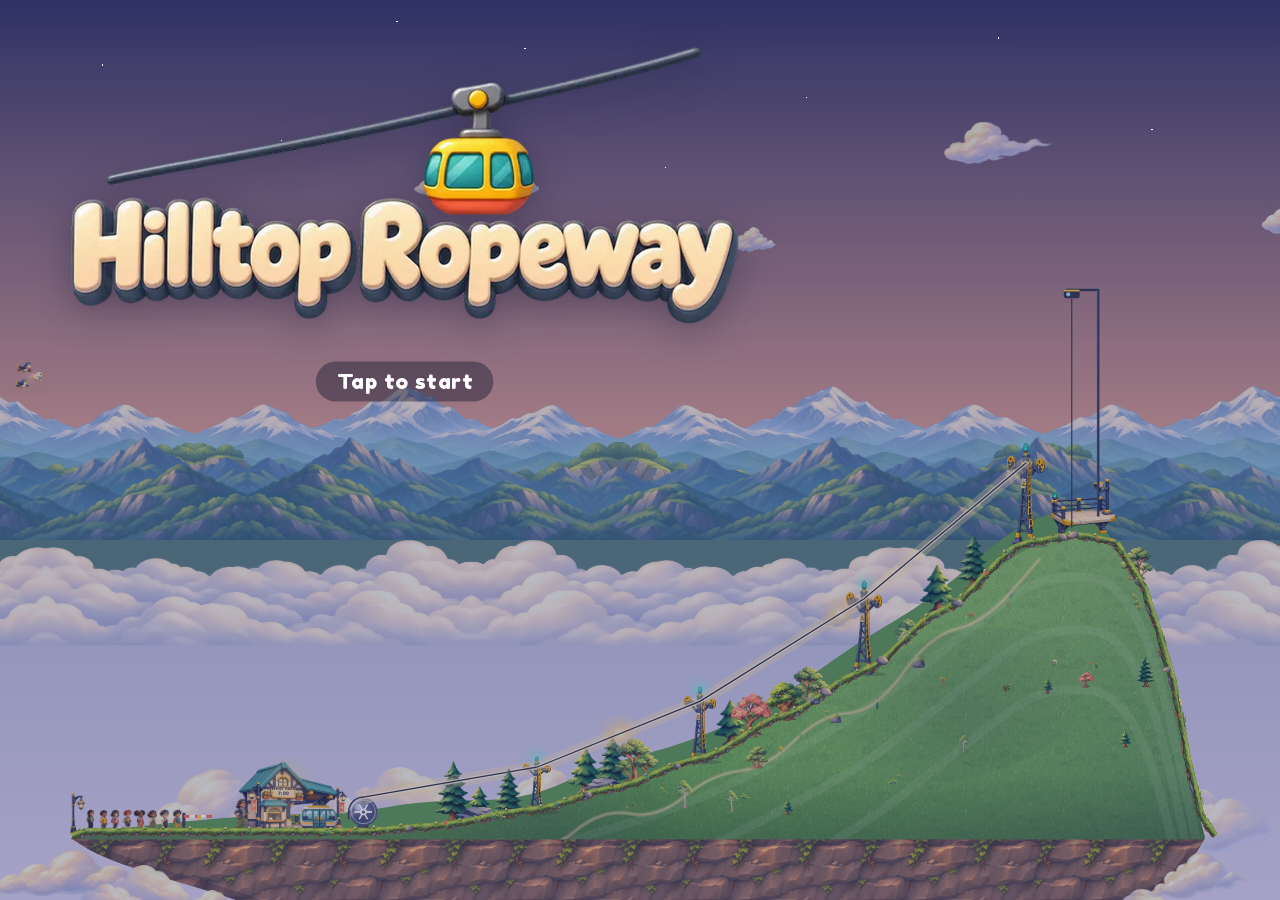
==== commit 2b8bc42c: "s" ====
--- a/index.html
+++ b/index.html
@@ -17,7 +17,7 @@
   <div id="lens"><canvas id="lensCanvas"></canvas><img class="fallback" alt=""><span class="tag">CLOSE-UP</span><span class="name"></span></div>
   <div class="layer" id="pins"></div>
   <!-- SKAI shell (Figma "SKAI final" · entrepreneur 618:12456). Timer frame 1315:5507 -->
-  <div class="hud hide" id="clock"><img class="frame" src="assets/ui/skai/skai_timer_frame.webp" alt=""><div class="tv"><span class="time">6:15</span><small>am</small></div></div>
+  <div class="hud hide" id="clock"><img class="frame" src="assets/ui/skai/skai_timer_frame.webp" alt=""><div class="tv"><span class="time">6:15</span><small>am</small></div><div class="due">First ride 7:00</div></div>
   <div class="hud hide" id="banner"></div>
   <!-- Progress rail 1315:5308: frame + 10 segments (filled from the bottom, 2 per check) -->
   <div class="hud hide" id="tracker"><img class="frame" src="assets/ui/skai/skai_rail.webp" alt=""><div class="count">0/5</div>
--- a/css/style.css
+++ b/css/style.css
@@ -47,10 +47,6 @@
 #lens.full{left:0;top:0;bottom:auto;width:100%;height:100%;border-radius:0;box-shadow:none;z-index:16;transform-origin:0 0;transition:none}
 #lens.full .tag,#lens.full .name{top:100px;font-size:20px;padding:9px 14px}
 #lens.full .tag{left:40px} #lens.full .name{right:40px}
-.scaleRuler{position:absolute;right:64px;top:50%;margin-top:-100px;z-index:25;pointer-events:none;display:grid;gap:22px;padding:18px 22px 18px 44px;background:rgba(20,22,46,.62);border-radius:22px;color:rgba(255,255,255,.5);font:900 26px/36px var(--font);font-variant-numeric:tabular-nums}
-.scaleRuler span{transition:color .25s,transform .25s;transform-origin:left center}
-.scaleRuler span.on{color:#fff;transform:scale(1.12)}
-.scaleRuler .mk{position:absolute;left:18px;top:30px;width:14px;height:14px;border-radius:50%;background:var(--yellow);box-shadow:0 0 0 4px rgba(255,200,61,.3);transition:transform .45s cubic-bezier(.3,1.4,.5,1)}
 #lens canvas{position:absolute;inset:0;width:100%;height:100%}
 #lens .tag{position:absolute;left:14px;top:12px;background:rgba(35,40,74,.82);color:#fff;font:800 15px/1 var(--font);letter-spacing:.08em;padding:7px 11px;border-radius:999px}
 #lens .name{position:absolute;right:14px;top:12px;background:#fff;color:var(--navy);font:800 16px/1 var(--font);padding:7px 12px;border-radius:999px}
@@ -305,10 +301,6 @@
 @keyframes tcIn{from{opacity:0;transform:translate(-50%,-40%) scale(.92);filter:blur(6px)}to{opacity:1;transform:translate(-50%,-50%);filter:none}}
 @keyframes tcOut{to{opacity:0;transform:translate(-50%,-140%) scale(.5)}}
 @keyframes tcLine{to{width:220px}}
-.timecard{position:absolute;left:50%;top:30%;transform:translate(-50%,-50%);z-index:30;text-align:center;color:#fff;pointer-events:none;animation:tcIn .7s cubic-bezier(.2,.9,.25,1.1) both}
-.timecard .t{font:900 120px/1 var(--font);text-shadow:0 6px 0 rgba(20,22,46,.35),0 20px 40px rgba(20,22,46,.5)} .timecard .t small{font-size:40px;margin-left:8px}
-.timecard .s{font:800 28px/1 var(--font);letter-spacing:.06em;margin-top:12px;text-shadow:0 2px 0 rgba(20,22,46,.4)}
-.timecard.out{animation:tcGo .5s cubic-bezier(.6,0,.8,.4) forwards}
 @keyframes tcGo{to{opacity:0;transform:translate(-160%,-260%) scale(.3)}}
 /* ---------- start screen ---------- */
 #start .title{animation:titleIn 1.1s cubic-bezier(.2,.9,.25,1.15) .2s both}
@@ -487,3 +479,68 @@
 .spk.talking{animation:talk .42s ease-in-out infinite}
 @keyframes talk{50%{rotate:-6deg;scale:1.06}}
 @media (prefers-reduced-motion: reduce){ .spk.talking{animation:none} .tapfx{display:none} }
+
+/* ---- visual upgrade pass ---- */
+/* 5: panels match the SKAI paper/sticky look: warm paper, white keyline + SKAI blue outline, a strip of tape */
+#tray,#sheet,.panel,#question,#caption .txt{background:#FFFDF6;box-shadow:0 0 0 3px #fff,0 0 0 6px rgba(0,174,239,.28),var(--shadow)}
+#sheet.glow{box-shadow:0 0 0 3px #fff,0 0 0 6px rgba(255,200,61,.9),var(--shadow)}
+#tray::before,#sheet::before,#table::before,#endcard::before{content:"";position:absolute;left:34px;top:-13px;width:84px;height:22px;margin-left:0;background:rgba(0,174,239,.5);rotate:-3deg;border-radius:3px;box-shadow:0 2px 0 rgba(0,0,0,.06);pointer-events:none}
+/* 7: success badges shine; rail segments flash as they fill */
+.floatimg.shine{animation:floatUp 1.1s cubic-bezier(.2,.8,.3,1) forwards,badgeShine 1.1s ease-out}
+@keyframes badgeShine{0%{filter:brightness(1)}22%{filter:brightness(1.55) drop-shadow(0 0 14px rgba(255,214,120,.95))}100%{filter:brightness(1)}}
+#tracker .segs path.flash{fill:#fff;fill-opacity:1;transition:none}
+/* 9: chapter title cards in SKAI style (sticky eyebrow, Fredoka name, SKAI blue rule) */
+.titlecard .tc-eb{display:inline-block;background:#FFE58A;color:#0F57A7;font:700 24px/1 var(--chakra);letter-spacing:.18em;padding:10px 18px 9px;border-radius:4px;rotate:-2deg;box-shadow:0 4px 0 rgba(0,0,0,.14);text-shadow:none}
+.titlecard .tc-name{font:400 88px/1.04 var(--fredoka);color:#fff;letter-spacing:.01em;text-shadow:0 5px 0 #0F57A7,0 18px 40px rgba(20,22,46,.45);margin-top:16px}
+.titlecard .tc-line{background:#00AEEF;height:7px}
+@media (prefers-reduced-motion: reduce){ .floatimg.shine{animation:floatUp 1.1s forwards} }
+
+/* 10: learning-objective pass — the mission drawn as a route (brief + every tower card), what you fix, found cards, end recap */
+#clock .due{position:absolute;left:50%;top:88px;transform:translateX(-50%);white-space:nowrap;background:var(--skaiCream);color:var(--skaiNavy);font:400 15px/1 var(--fredoka);padding:6px 10px;border-radius:8px;box-shadow:0 3px 0 rgba(0,26,112,.12)}
+#clock.attn,#tracker.attn{animation:attn 1.2s ease-in-out 2}
+/* route: bot → 1 2 3 4 → Top → 7:00 */
+.route{display:flex;align-items:flex-end;justify-content:center}
+.route .stop{display:flex;flex-direction:column;align-items:center;gap:4px;position:relative;width:86px}
+.route .stop img{width:74px;height:74px;object-fit:contain}
+.route .stop b{font:400 21px/1 var(--fredoka);color:var(--skaiNavy)}
+.route .stop:not(.done):not(.cur):not(.bot):not(.ride) b{color:#8C93AE}
+.route .stop.cur::before{content:"";position:absolute;left:50%;top:38px;width:92px;height:92px;margin:-46px 0 0 -46px;border-radius:50%;background:radial-gradient(circle,rgba(255,200,61,.55),rgba(255,200,61,0) 70%)}
+.route .stop.cur img{position:relative;animation:bob 1.2s ease-in-out infinite}
+.route .stop.cur b{color:var(--skaiOrange)}
+.route .stop.ride b{color:var(--skaiOrange)}
+.route .rs{flex:1;min-width:30px;max-width:44px;height:6px;margin:0 2px 42px;border-radius:3px;background:repeating-linear-gradient(90deg,#B9C3D6 0 8px,transparent 8px 13px)}
+.route .rs.done{background:var(--skaiOrange)}
+.fixes{display:flex;align-items:center;gap:14px}
+.fixes small{font:700 17px/1 var(--chakra);letter-spacing:.14em;color:var(--skaiInk);margin-right:2px}
+.fixes span{display:flex;flex-direction:column;align-items:center;gap:4px}
+.fixes img{width:64px;height:64px;object-fit:contain}
+.fixes b{font:400 20px/1 var(--fredoka);color:var(--skaiNavy)}
+/* tower title cards carry the route ("you are here") and what you fix, on a paper strip */
+.titlecard.map{top:46%}
+.titlecard.map .tc-name{white-space:nowrap}
+.titlecard .tc-map{display:inline-flex;flex-direction:column;align-items:center;gap:14px;margin-top:22px;background:#FFFDF6;border-radius:22px;padding:18px 26px 16px;box-shadow:0 0 0 3px #fff,0 0 0 6px rgba(0,174,239,.28),0 18px 40px rgba(20,22,46,.35)}
+.titlecard .tc-map .fixes{border-top:2px dashed #E6DFD2;padding-top:12px}
+/* mission brief */
+#brief{left:50%;top:50%;transform:translate(-50%,-50%);width:900px;padding:32px 40px 28px;z-index:20;text-align:center}
+#brief.fade{animation-name:fadeUpC}
+#brief::before{content:"";position:absolute;left:34px;top:-13px;width:84px;height:22px;background:rgba(0,174,239,.5);rotate:-3deg;border-radius:3px;box-shadow:0 2px 0 rgba(0,0,0,.06);pointer-events:none}
+#brief .eb{display:inline-block;background:#FFE58A;color:#0F57A7;font:700 20px/1 var(--chakra);letter-spacing:.18em;padding:9px 16px 8px;border-radius:4px;rotate:-2deg;box-shadow:0 3px 0 rgba(0,0,0,.12)}
+#brief h2{margin:14px 0 22px;font:400 50px/1.05 var(--fredoka);color:var(--skaiNavy)}
+#brief .route .stop,#brief .route .rs{animation:optIn .4s cubic-bezier(.2,.9,.25,1.25) both;animation-delay:calc(1.6s + var(--k)*.2s)}
+#brief .row2{display:flex;align-items:center;justify-content:center;gap:40px;margin-top:22px;padding-top:18px;border-top:2px dashed #E6DFD2}
+#brief .row2 .fixes,#brief .row2 .cost{opacity:0;transform:translateY(16px);transition:opacity .4s,transform .45s cubic-bezier(.2,.9,.25,1.25)}
+#brief.s2 .row2 .fixes,#brief.s3 .row2 .cost{opacity:1;transform:none}
+#brief .cost{display:flex;align-items:center;gap:12px;text-align:left;font:800 22px/1.2 var(--font);color:var(--navy)}
+#brief .cost img{width:84px;object-fit:contain}
+#brief .ft{display:flex;align-items:center;justify-content:center;gap:18px;margin-top:22px}
+/* found card: the icon of what worked + a FOUND stamp in front of the line */
+#caption .fnd{position:relative;flex:none;width:92px;height:92px;margin:-20px 0 -20px 4px;display:grid;place-items:center;background:#FFF1D2;border-radius:20px;rotate:-4deg;box-shadow:0 0 0 3px #fff,0 6px 12px rgba(35,40,74,.18);animation:pop .5s .1s both}
+#caption .fnd img{width:72px;height:72px;object-fit:contain}
+#caption .fnd b{position:absolute;left:50%;bottom:-12px;transform:translateX(-50%);background:var(--teal);color:#fff;font:700 14px/1 var(--chakra);letter-spacing:.14em;padding:5px 9px 4px;border-radius:4px}
+#question.aside{left:calc(50% + 130px)}
+#question.left,#question.fade.left{left:40px;transform:none;--tx:0}
+#endcard .learnt{margin-top:14px;display:grid;gap:4px}
+#endcard .learnt>b{font:700 16px/1 var(--chakra);letter-spacing:.14em;text-transform:uppercase;color:var(--skaiInk);margin-bottom:4px}
+#endcard .learnt .ln{display:flex;align-items:center;gap:12px;font:800 22px/1.2 var(--font);color:var(--navy)}
+#endcard .learnt{white-space:nowrap}
+#endcard .learnt .ln img{width:36px;height:36px;object-fit:contain;flex:none}
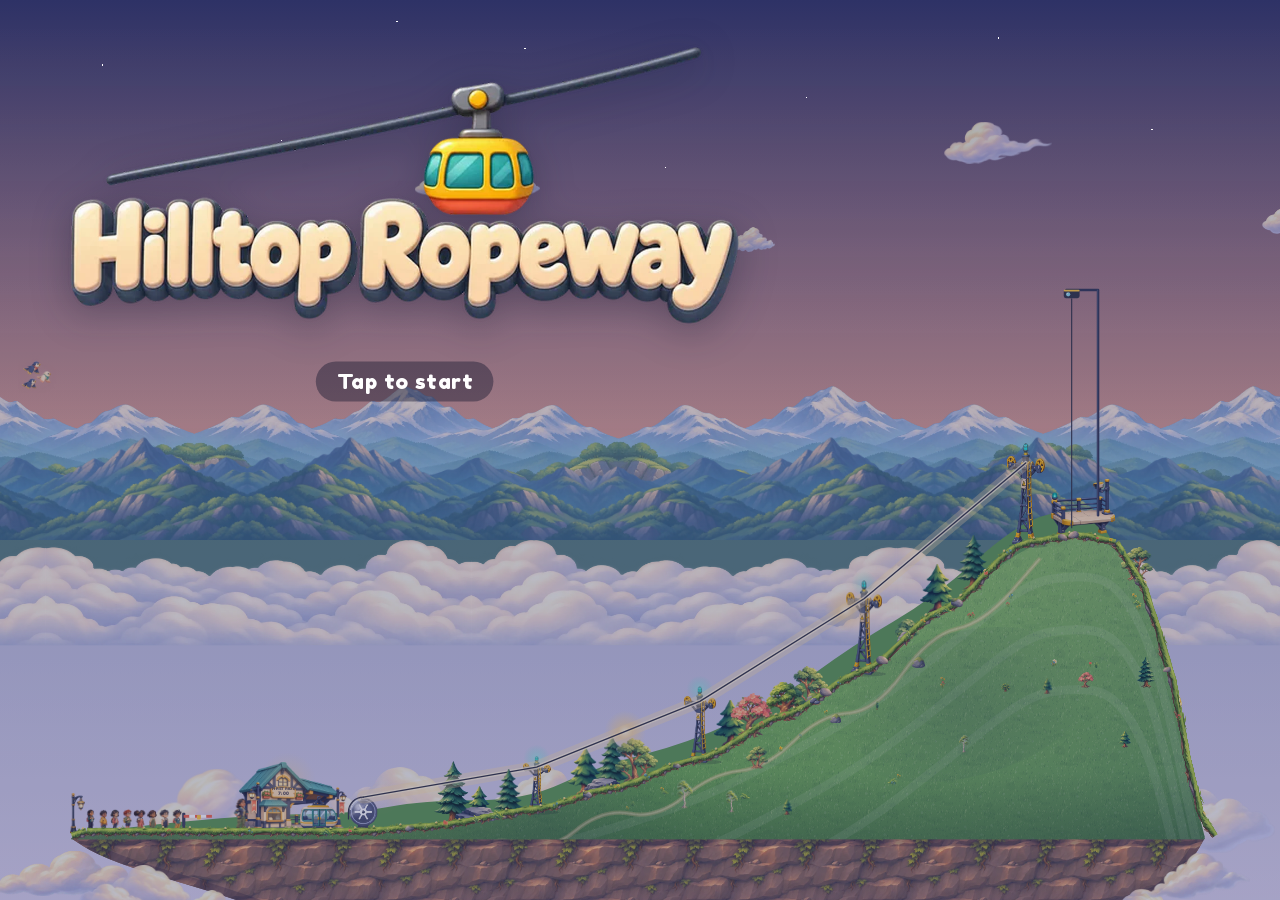
==== commit 92a9eaf1: "g" ====
--- a/index.html
+++ b/index.html
@@ -13,7 +13,7 @@
   <div id="clouds"></div>
   <canvas id="world" width="1600" height="1000"></canvas>
   <video id="intro" muted loop playsinline preload="auto" poster="assets/video/intro_loop.webp" aria-hidden="true"></video>
-  <div id="vig"></div><div id="dim"></div><div id="flash"></div><div id="fg"></div><div class="lb" id="lbT"></div><div class="lb" id="lbB"></div>
+  <div id="vig"></div><div id="dim"></div><div id="spot" aria-hidden="true"><i></i></div><div id="flash"></div><div id="fg"></div><div class="lb" id="lbT"></div><div class="lb" id="lbB"></div>
   <div id="lens"><canvas id="lensCanvas"></canvas><img class="fallback" alt=""><span class="tag">CLOSE-UP</span><span class="name"></span></div>
   <div class="layer" id="pins"></div>
   <!-- SKAI shell (Figma "SKAI final" · entrepreneur 618:12456). Timer frame 1315:5507 -->
--- a/css/style.css
+++ b/css/style.css
@@ -41,6 +41,13 @@
   -webkit-mask-image:radial-gradient(circle,#000 0 12%,rgba(0,0,0,.6) 30%,transparent 62%);mask-image:radial-gradient(circle,#000 0 12%,rgba(0,0,0,.6) 30%,transparent 62%)}
 #dim{position:absolute;inset:0;background:rgba(29,33,64,.45);opacity:0;pointer-events:none;transition:opacity .4s}
 #dim.on{opacity:1}
+/* spotlight: one soft pool of light on the part that matters; everything else dims. The dark is the box-shadow (painted once);
+   #spot is moved/scaled by transform only. Under #pins/#ui, so labels and choices stay bright. Iris closes in on show. */
+#spot{position:absolute;left:0;top:0;width:0;height:0;pointer-events:none;opacity:0;transition:opacity .45s ease;will-change:transform,opacity}
+#spot.on{opacity:1}
+#spot i{position:absolute;left:-190px;top:-190px;width:380px;height:380px;border-radius:50%;background:radial-gradient(closest-side,rgba(13,16,40,0) 52%,rgba(13,16,40,.18) 68%,rgba(13,16,40,.58) 100%);box-shadow:0 0 0 4200px rgba(13,16,40,.58)}
+#spot.on i{animation:irisIn .7s cubic-bezier(.2,.8,.2,1) both}
+@keyframes irisIn{from{transform:scale(3.4)}to{transform:none}}
 /* lens */
 #lens{position:absolute;left:32px;bottom:32px;width:438px;height:274px;border-radius:26px;background:linear-gradient(180deg,#DDEBFA,#F6EEDF);box-shadow:0 0 0 6px #fff,var(--shadow);overflow:hidden;opacity:0;transform:translateY(20px) scale(.96);transition:opacity .22s,transform .28s cubic-bezier(.2,.9,.25,1.15);pointer-events:none}
 #lens.on{opacity:1;transform:none}
@@ -102,7 +109,18 @@
 .pin span{background:#fff;border-radius:999px;padding:6px 12px;font:900 18px/1 var(--font);box-shadow:var(--shadow);color:var(--navy)}
 .pin.dashed span{outline:3px dashed var(--teal);outline-offset:3px}
 .pin.ok span{background:var(--teal);color:#fff}
-.tagpin{margin:-26px 0 0 18px;background:#fff;border-radius:999px;padding:9px 14px;font:900 19px/1 var(--font);box-shadow:var(--shadow);white-space:nowrap}
+.parttag{width:0;height:0;pointer-events:none!important}
+.parttag .in{position:absolute;left:0;top:0;transform:translateY(-50%);display:flex;align-items:center;gap:12px;background:#FFFDF6;border-radius:20px;padding:12px 18px 12px 12px;box-shadow:0 0 0 3px #fff,var(--shadow);width:max-content;max-width:380px;animation:ptIn .4s cubic-bezier(.2,.9,.25,1.25) both}
+.parttag .in::before{content:"";position:absolute;left:-11px;top:50%;margin-top:-11px;border:11px solid transparent;border-left:0;border-right-color:#FFFDF6}
+.parttag.left .in{transform:translate(-100%,-50%);padding:12px 12px 12px 18px}
+.parttag.left .in::before{left:auto;right:-11px;border-right:0;border-left:11px solid #FFFDF6;border-top-color:transparent;border-bottom-color:transparent}
+.parttag img{width:64px;height:64px;object-fit:contain;flex:none}
+.parttag .pt b{display:block;font:400 28px/1 var(--fredoka);color:var(--skaiNavy)}
+.parttag .pt span{display:block;font:800 21px/1.25 var(--font);color:var(--navy);margin-top:5px;text-wrap:balance}
+.parttag .spk{pointer-events:auto;width:48px;height:48px}
+@keyframes ptIn{from{opacity:0;margin-left:-14px}to{opacity:1;margin-left:0}}
+.parttag.left .in{animation-name:ptInL}
+@keyframes ptInL{from{opacity:0;margin-left:14px}to{opacity:1;margin-left:0}}
 .icopin{width:70px;height:70px;margin:-35px 0 0 -35px;object-fit:contain;filter:drop-shadow(0 4px 4px rgba(35,40,74,.25))}
 .counter{width:96px;height:78px;margin:-118px 0 0 -48px;display:grid;place-items:center;font:900 36px/1 var(--font);background-size:contain;background-repeat:no-repeat;background-position:center;padding-bottom:12px;box-sizing:border-box}
 /* caption + question */
@@ -128,7 +146,6 @@
 .tab.on{background:var(--navy);color:#fff}
 .opt{position:relative;width:150px;height:158px;border:0;border-radius:22px;background:#F6F3EE;cursor:pointer;display:flex;flex-direction:column;align-items:center;justify-content:center;gap:6px;padding:8px;font:900 18px/1.1 var(--font);color:var(--navy);text-align:center;transition:transform .12s,background .15s,box-shadow .15s}
 .opt img.main{width:96px;height:92px;object-fit:contain}
-.opt .badge{position:absolute;right:6px;top:6px;width:44px;height:44px;object-fit:contain;background:#fff;border-radius:12px;box-shadow:0 2px 0 rgba(35,40,74,.12)}
 .opt.on{background:var(--sel);box-shadow:inset 0 0 0 4px var(--coral)}
 .opt:active{transform:scale(.97)}
 .opt .chk{position:absolute;left:10px;top:10px;width:30px;height:30px;border-radius:50%;background:#fff;box-shadow:inset 0 0 0 3px #CFC8BA}
@@ -176,24 +193,12 @@
 .guess img{width:200px;height:170px;object-fit:contain}
 .guess:active{transform:scale(.97)}
 .chipfly{position:absolute;z-index:30;background:#fff;border-radius:999px;box-shadow:var(--shadow);padding:10px 18px;font:900 22px/1 var(--font);color:var(--coral);white-space:nowrap}
-.labelcard{position:absolute;display:flex;align-items:center;gap:16px;padding:16px 26px 16px 14px}
-.labelcard img{width:110px;height:110px;object-fit:contain}
-.labelcard b{display:block;font:900 30px/1 var(--font);letter-spacing:.02em}
-.labelcard span{display:block;font:800 23px/1.25 var(--font);color:var(--muted);margin-top:6px;max-width:330px}
 .floatimg{position:absolute;z-index:25;pointer-events:none;width:150px;margin-left:-75px;animation:floatUp 1.1s cubic-bezier(.2,.8,.3,1) forwards}
 @keyframes floatUp{0%{opacity:0;transform:translateY(20px) scale(.7)}20%{opacity:1;transform:translateY(0) scale(1.05)}100%{opacity:0;transform:translateY(-70px) scale(1)}}
 .chip{position:absolute;background:#fff;border-radius:999px;box-shadow:var(--shadow);padding:10px 18px 10px 10px;font:900 22px/1 var(--font);display:flex;align-items:center;gap:10px;white-space:nowrap}
 .chip img{width:40px;height:40px;object-fit:contain}
 .stamp{position:absolute;z-index:34;pointer-events:none;display:flex;align-items:center;gap:8px;background:#FFF0BD;border:3px solid #E7C66A;border-radius:14px;padding:6px 14px 6px 8px;font:900 26px/1 var(--font);color:var(--navy);box-shadow:0 6px 0 rgba(35,40,74,.15);white-space:nowrap}
 .stamp img{width:40px;height:40px;object-fit:contain}
-/* T4 table */
-#table{position:absolute;right:56px;top:250px;width:330px;padding:18px 20px}
-#table .hd{display:grid;grid-template-columns:1fr 1.3fr;gap:8px;align-items:center;font:900 19px/1 var(--font);color:var(--muted);margin-bottom:8px}
-#table .hd span{display:flex;align-items:center;gap:8px}
-#table .hd img{width:38px;height:38px;object-fit:contain}
-#table .r{display:grid;grid-template-columns:1fr 1.3fr;gap:8px;font:900 32px/1.5 var(--font);font-variant-numeric:tabular-nums;border-top:2px solid #F0EBE2}
-#table .r.new{animation:fadeUp .3s both}
-#table .grp{font:900 16px/1 var(--font);letter-spacing:.1em;color:var(--coral);margin:12px 0 4px}
 /* rule cards */
 #rules{position:absolute;left:50%;top:240px;transform:translateX(-50%);display:grid;gap:16px;width:1080px}
 .rule{border:0;text-align:left;background:var(--card);border-radius:26px;box-shadow:var(--shadow);padding:24px 30px;font:800 28px/1.3 var(--font);color:var(--navy);cursor:pointer;transition:background .15s,box-shadow .15s}
@@ -224,8 +229,6 @@
 .bp-meter i.f::after{content:"";position:absolute;inset:0;background:#FFC83D;transform:scaleX(0);transform-origin:left;animation:fillx .3s calc(1.3s + var(--i)*.5s + var(--k)*.18s) ease-out forwards}
 .bp-meter span{margin-left:6px}
 @keyframes fillx{to{transform:none}}
-.bp-w{display:flex;align-items:center;gap:8px;margin-top:14px;background:rgba(255,255,255,.12);border-radius:16px;padding:8px 14px 8px 8px;font:900 21px/1.1 var(--font)}
-.bp-w img{width:58px;height:58px;object-fit:contain}
 .bp-rule{position:absolute;left:80px;right:80px;bottom:110px;display:flex;align-items:center;gap:18px}
 .bp-rule p{margin:0;font:900 46px/1.2 var(--font);text-wrap:balance}
 .bp-rule p span{opacity:.12;animation:wordOn .35s calc(3.1s + var(--w)*.13s) forwards}
@@ -244,8 +247,6 @@
 #endcard .kit{display:flex;align-items:center;gap:16px;margin-top:18px;background:#F6F3EE;border-radius:22px;padding:12px 18px;font:800 23px/1.3 var(--font)}
 #endcard .kit img{width:120px}
 #endcard .kit .teaser{width:256px;height:160px;flex:none;border-radius:14px;object-fit:cover;background:linear-gradient(180deg,#DDEBFA,#F6EEDF)}
-#endcard .stats{display:flex;gap:12px;margin-top:16px;font:900 22px/1 var(--font)}
-#endcard .stats span{background:#F6F3EE;border-radius:999px;padding:10px 16px}
 #endcard .tk .burst{position:absolute;width:150px;right:-10px;top:-140px;animation:pop .7s} /* above the ticket, never over "Left at …" (needs #endcard specificity to beat .tk img width:100%) */
 #endcard.fade{animation-name:fadeUpC}
 @keyframes fadeUpC{from{opacity:0;transform:translate(-50%,calc(-50% + 18px))}to{opacity:1;transform:translate(-50%,-50%)}}
@@ -431,8 +432,6 @@
 .spk img,.rule .rs img{width:24px;height:auto;object-fit:contain}
 .bp-rule .spk{background:url("../assets/ui/skai/skai_note_sound.webp") center/contain no-repeat}
 
-/* panels that live on the right must clear the rail */
-#table{right:110px;top:290px}
 
 /* ---- de-crowding pass ----
    hint note: fixed bottom-left in every chapter (Figma position); the close-up sits to its right and is compact while choosing */
@@ -445,8 +444,6 @@
 #soundMenu{height:236px} #soundMenu .bgimg{object-fit:fill}
 #soundMenu button[data-a="fs"]{top:154px}
 #soundMenu.two{height:180px}
-/* G4 turns table: left column, under the brand panel (left side is free in G4) */
-#table{left:20px;right:auto;top:118px}
 #mission{top:112px}
 /* G6 setup tray: right of the hint note, compact cards so the bot at the rope base stays clear */
 #stage.tray-left #tray .opt{width:128px;height:146px}
@@ -484,7 +481,7 @@
 /* 5: panels match the SKAI paper/sticky look: warm paper, white keyline + SKAI blue outline, a strip of tape */
 #tray,#sheet,.panel,#question,#caption .txt{background:#FFFDF6;box-shadow:0 0 0 3px #fff,0 0 0 6px rgba(0,174,239,.28),var(--shadow)}
 #sheet.glow{box-shadow:0 0 0 3px #fff,0 0 0 6px rgba(255,200,61,.9),var(--shadow)}
-#tray::before,#sheet::before,#table::before,#endcard::before{content:"";position:absolute;left:34px;top:-13px;width:84px;height:22px;margin-left:0;background:rgba(0,174,239,.5);rotate:-3deg;border-radius:3px;box-shadow:0 2px 0 rgba(0,0,0,.06);pointer-events:none}
+#tray::before,#sheet::before,#bars::before,#diary::before,#compare::before,#endcard::before{content:"";position:absolute;left:34px;top:-13px;width:84px;height:22px;margin-left:0;background:rgba(0,174,239,.5);rotate:-3deg;border-radius:3px;box-shadow:0 2px 0 rgba(0,0,0,.06);pointer-events:none}
 /* 7: success badges shine; rail segments flash as they fill */
 .floatimg.shine{animation:floatUp 1.1s cubic-bezier(.2,.8,.3,1) forwards,badgeShine 1.1s ease-out}
 @keyframes badgeShine{0%{filter:brightness(1)}22%{filter:brightness(1.55) drop-shadow(0 0 14px rgba(255,214,120,.95))}100%{filter:brightness(1)}}
@@ -544,3 +541,122 @@
 #endcard .learnt .ln{display:flex;align-items:center;gap:12px;font:800 22px/1.2 var(--font);color:var(--navy)}
 #endcard .learnt{white-space:nowrap}
 #endcard .learnt .ln img{width:36px;height:36px;object-fit:contain;flex:none}
+
+/* 11: infographic pass — run diary, unrolling wheel bar model, moving outcomes, side-by-side, field notes from your runs, wow touches */
+/* declutter */
+#lens .tag{display:none} /* the wheel's name is enough */
+#tracker.nopts .pts{display:none} /* points box appears with the first points */
+#tray .row{justify-content:center}
+#carry{position:absolute;right:18px;top:-18px;background:#fff;border-radius:999px;padding:4px 12px 4px 4px;box-shadow:0 0 0 2px rgba(0,174,239,.28),0 4px 8px rgba(35,40,74,.12);font:800 15px/1 var(--font);color:var(--skaiInk)}
+#carry img{width:28px;height:28px}
+#caption{width:max-content} /* a centred absolute box shrinks to half the stage otherwise: lines wrap 3-deep */
+#question.right,#question.fade.right{left:auto;right:128px;transform:none;--tx:0;white-space:normal;max-width:470px;font-size:32px}
+/* run diary */
+#diary{left:20px;padding:12px 14px;display:grid;gap:6px;transition:opacity .3s,transform .35s cubic-bezier(.2,.9,.25,1.2)}
+#diary.hide{opacity:0;transform:translateX(-40px);pointer-events:none}
+#diary .dh{display:flex;align-items:center;gap:8px;font:700 15px/1 var(--chakra);letter-spacing:.14em;color:var(--skaiInk);margin:2px 0 2px 2px}
+#diary .dh img{width:30px;height:30px;object-fit:contain}
+#diary .dr{display:flex;align-items:center;gap:8px;background:#F6F3EE;border-radius:14px;padding:5px 10px 5px 6px}
+#diary .dr.ok{background:#E3F6F2;box-shadow:inset 0 0 0 3px var(--teal)}
+#diary .dr.new{animation:rowPop .55s cubic-bezier(.2,.9,.25,1.35) both}
+@keyframes rowPop{from{opacity:0;transform:translateX(-26px) scale(.9)}}
+#diary .n{width:24px;height:24px;border-radius:50%;background:var(--skaiNavy);color:#fff;font:400 14px/24px var(--fredoka);text-align:center;flex:none}
+#diary .c{display:flex;align-items:center;justify-content:center;min-width:46px;height:46px;border-radius:12px;background:#fff;padding:0 3px}
+#diary .c img{width:40px;height:40px;object-fit:contain}
+#diary .c.chg{box-shadow:0 0 0 3px #FFC83D}
+#diary .ld{display:flex;align-items:center}
+#diary .ld{gap:2px} #diary .ld img{width:30px;height:30px}
+#diary .ld em{font:400 20px/1 var(--fredoka);color:#B9B3A6;font-style:normal;padding:0 8px}
+.ar{position:relative;flex:none;width:20px;height:4px;border-radius:2px;background:#9AA3BD;margin-right:6px}
+.ar::after{content:"";position:absolute;right:-7px;top:-5px;border:7px solid transparent;border-right:0;border-left-color:#9AA3BD}
+#diary .oc{width:52px;height:46px;object-fit:contain}
+/* outcome sheet: each picture moves the way the bot did */
+#sheet .opt .mv{display:block;line-height:0}
+#sheet .o-climbed img.main{animation:oClimb 1.8s ease-in-out infinite}
+@keyframes oClimb{0%,100%{transform:translate(-5px,5px)}55%{transform:translate(6px,-6px)}}
+#sheet .o-spun img.main{animation:oSpin .45s ease-in-out infinite}
+@keyframes oSpin{0%,100%{transform:rotate(-5deg)}50%{transform:rotate(5deg)}}
+#sheet .o-slid img.main{animation:oSlid 2s cubic-bezier(.55,0,.9,.5) infinite}
+@keyframes oSlid{0%,30%{transform:translate(4px,-4px)}75%,88%{transform:translate(-10px,9px)}100%{transform:translate(4px,-4px)}}
+#sheet .o-wrongway img.main{animation:oWrong 2.2s ease-in-out infinite}
+@keyframes oWrong{0%,100%{transform:translateX(5px)}50%{transform:translateX(-10px)}}
+#sheet .o-stopped img.main{animation:oStop 2.4s ease-out infinite}
+@keyframes oStop{0%{transform:translate(-7px,6px)}40%{transform:translate(3px,-3px)}46%{transform:translate(3px,-3px) rotate(-3deg)}52%{transform:translate(3px,-3px) rotate(3deg)}58%,100%{transform:translate(3px,-3px)}}
+/* FOUND sticker: a picture equation (what you set → what happened) drops onto the caption */
+#caption.found .txt{position:relative;padding-left:22px}
+#caption .fnd{position:absolute;left:-26px;top:-92px;width:auto;height:auto;margin:0;display:flex;flex-direction:column;align-items:center;gap:6px;background:#FFF1D2;border-radius:18px;padding:10px 14px 12px;rotate:-6deg;box-shadow:0 0 0 3px #fff,0 10px 18px rgba(35,40,74,.22);animation:stickerDrop .6s .15s cubic-bezier(.2,.9,.3,1.35) both}
+#caption .fnd b{position:static;transform:none;background:var(--teal);color:#fff;font:700 14px/1 var(--chakra);letter-spacing:.16em;padding:5px 10px 4px;border-radius:4px}
+#caption .fnd .eq{display:flex;align-items:center;gap:8px}
+#caption .fnd .eq img{width:58px;height:58px;object-fit:contain}
+#caption .fnd .eq i{position:relative;width:20px;height:4px;border-radius:2px;background:var(--skaiOrange)}
+#caption .fnd .eq i::after{content:"";position:absolute;right:-7px;top:-5px;border:7px solid transparent;border-right:0;border-left-color:var(--skaiOrange)}
+@keyframes stickerDrop{from{opacity:0;transform:translateY(-60px) rotate(-18deg) scale(1.35)}to{opacity:1;transform:none}}
+/* title cards: letters rise one by one; the route draws itself stop by stop; "you are here" pings */
+.titlecard .tc-name span{display:inline-block;animation:letterIn .55s cubic-bezier(.2,.9,.3,1.4) both;animation-delay:calc(.12s + var(--c)*.035s)}
+@keyframes letterIn{from{opacity:0;transform:translateY(42px) rotate(8deg) scale(.6)}}
+.titlecard .tc-map{animation:optIn .45s .45s cubic-bezier(.2,.9,.25,1.2) both}
+.titlecard .tc-map .route .stop,.titlecard .tc-map .route .rs{animation:optIn .35s cubic-bezier(.2,.9,.25,1.3) both;animation-delay:calc(.7s + var(--k)*.08s)}
+.titlecard .tc-map .fixes{animation:optIn .4s 1.6s both}
+.route .stop.cur::after{content:"";position:absolute;left:50%;top:38px;width:80px;height:80px;margin:-40px 0 0 -40px;border-radius:50%;border:3px solid var(--skaiOrange);opacity:0;animation:ping 1.4s 1.5s ease-out infinite}
+@keyframes ping{0%{opacity:.9;transform:scale(.6)}100%{opacity:0;transform:scale(1.5)}}
+/* G4 bar model: once around the wheel, one block per turn (same colours as the strips on the cable) */
+#bars{left:20px;top:118px;padding:14px 18px 16px;min-width:300px}
+#bars .bh{display:flex;align-items:center;gap:8px;font:700 15px/1 var(--chakra);letter-spacing:.12em;color:var(--skaiInk)}
+#bars .bh img{width:34px;height:34px;object-fit:contain}
+#bars .bgp{margin-top:12px}
+#bars .bgp+.bgp{padding-top:12px;border-top:2px dashed #E6DFD2}
+#bars .eq{display:flex;align-items:center;gap:8px;font:400 30px/1 var(--fredoka);color:var(--skaiNavy)}
+#bars .eq img{width:48px;height:48px;object-fit:contain}
+#bars .eq em{font-style:normal;min-width:48px;text-align:center;background:#FFF0BD;border-radius:10px;padding:5px 8px;color:var(--skaiOrange)}
+#bars .eq em.q{color:#B9B3A6;background:#F3F0EA}
+#bars .eq em.land{animation:pop .5s}
+#bars .blocks{display:flex;gap:3px;margin-top:10px;min-height:34px}
+#bars .blocks i{height:34px;border-radius:8px;display:grid;place-items:center;font:400 18px/1 var(--fredoka);color:#fff;font-style:normal;box-shadow:inset 0 -3px 0 rgba(0,0,0,.14)}
+#bars .blocks i.land{animation:pop .45s}
+#bars .tot{margin-top:8px;font:800 22px/1 var(--font);color:var(--navy)}
+#bars .tot b{font:400 26px/1 var(--fredoka);color:var(--skaiOrange)}
+/* S4 side by side */
+#compare{left:50%;top:104px;transform:translateX(-50%);--tx:-50%;display:flex;align-items:stretch;padding:16px 22px 18px}
+#compare .cx{width:350px;display:flex;flex-direction:column;align-items:center;gap:6px}
+#compare .ct{font:700 16px/1 var(--chakra);letter-spacing:.16em;color:var(--skaiInk)}
+#compare svg{width:320px;height:170px;overflow:visible}
+#compare .rope{stroke:#3B4058;stroke-width:7;fill:none;stroke-linecap:round}
+#compare .rope.flow{stroke-dasharray:16 9;animation:ropeFlow .8s linear infinite}
+@keyframes ropeFlow{to{stroke-dashoffset:25}}
+#compare .stand{fill:#9AA0B5}
+#compare .rim{fill:#5C6385;stroke:#23284A;stroke-width:4}
+#compare .spin line{stroke:#E8ECF6;stroke-width:5;stroke-linecap:round}
+#compare .spin{animation:spinW 1.6s linear infinite}
+@keyframes spinW{to{transform:rotate(360deg)}}
+#compare .hub{fill:#FFC83D}
+#compare .ride{animation:rideRope 3.4s cubic-bezier(.45,0,.55,1) infinite}
+@keyframes rideRope{0%{transform:translate(52px,136px);opacity:0}8%{opacity:1}80%{transform:translate(250px,66px);opacity:1}92%,100%{transform:translate(250px,66px);opacity:0}}
+#compare .body{fill:#FFC83D;stroke:#23284A;stroke-width:3} #compare .eye{fill:#23284A} #compare .hang{stroke:#23284A;stroke-width:4}
+#compare .cvs{width:2px;margin:6px 16px;background:repeating-linear-gradient(#E6DFD2 0 8px,transparent 8px 14px)}
+#compare .cl{display:flex;gap:10px;font:800 19px/1 var(--font)}
+#compare .cl span{display:flex;align-items:center;gap:6px;padding:7px 12px 7px 8px;border-radius:999px;white-space:nowrap}
+#compare .cl b{font:400 21px/1 var(--fredoka)}
+#compare .st{background:#EEF1F8;color:var(--skaiNavy)} #compare .st img{width:28px;height:28px;object-fit:contain}
+#compare .mv{background:#FFE9DF;color:var(--skaiOrange)}
+#compare .mv i{width:24px;height:14px;background:linear-gradient(var(--skaiOrange) 0 0) 0 1px/16px 3px no-repeat,linear-gradient(var(--skaiOrange) 0 0) 6px 6px/18px 3px no-repeat,linear-gradient(var(--skaiOrange) 0 0) 2px 11px/14px 3px no-repeat;animation:speed .6s linear infinite}
+@keyframes speed{50%{transform:translateX(3px)}}
+/* G5 field notes from your runs */
+.bp-tile svg{height:170px}
+.bp-runs .bp-r img{width:56px;height:56px}
+.bp-runs{display:grid;gap:6px;margin-top:12px}
+.bp-r{display:flex;align-items:center;gap:8px;background:rgba(255,255,255,.1);border-radius:14px;padding:6px 10px;opacity:.5;animation:rowIn .4s both;animation-delay:calc(1.5s + var(--i)*.5s + var(--k)*.22s)}
+@keyframes rowIn{from{opacity:0;transform:translateY(14px)}}
+.bp-r.ok{opacity:1;background:rgba(255,255,255,.2);box-shadow:inset 0 0 0 2px #FFC83D}
+.bp-r img{width:46px;height:46px;object-fit:contain}
+.bp-r .ar{background:#9FD8FF} .bp-r .ar::after{border-left-color:#9FD8FF}
+/* end card: learnings stick onto a notebook page one by one; teaser is one line next to Play again */
+#endcard .learnt{white-space:nowrap;background:#FFFDF6 repeating-linear-gradient(transparent 0 33px,#DCE7F5 33px 35px);background-position:0 30px;border-radius:12px;padding:10px 16px 12px 26px;box-shadow:inset 3px 0 0 #F3A0A0,inset 0 0 0 2px #EEE7DA}
+#endcard .learnt .ln{animation:stickIn .5s cubic-bezier(.2,.9,.3,1.4) both;animation-delay:calc(1.1s + var(--i)*.38s)}
+@keyframes stickIn{from{opacity:0;transform:translateX(46px) rotate(4deg) scale(.9)}}
+#endcard .ft{display:flex;align-items:center;gap:16px;margin-top:18px}
+#endcard .ft .btn{flex:none;white-space:nowrap}
+#endcard .kit{margin-top:0;padding:8px 14px 8px 8px;font:800 18px/1.2 var(--font);gap:10px}
+#endcard .kit .teaser,#endcard .kit img{width:112px;height:70px;border-radius:10px;object-fit:cover}
+@media (prefers-reduced-motion: reduce){ #sheet .opt img.main,#compare .ride,#compare .spin,#compare .rope.flow,.titlecard .tc-name span,.route .stop.cur::after{animation:none!important} }
+#tray.ask{align-items:center}
+#tray .tq{display:flex;align-items:center;gap:12px;font:900 30px/1.15 var(--font);color:var(--navy);padding:0 8px;white-space:nowrap}
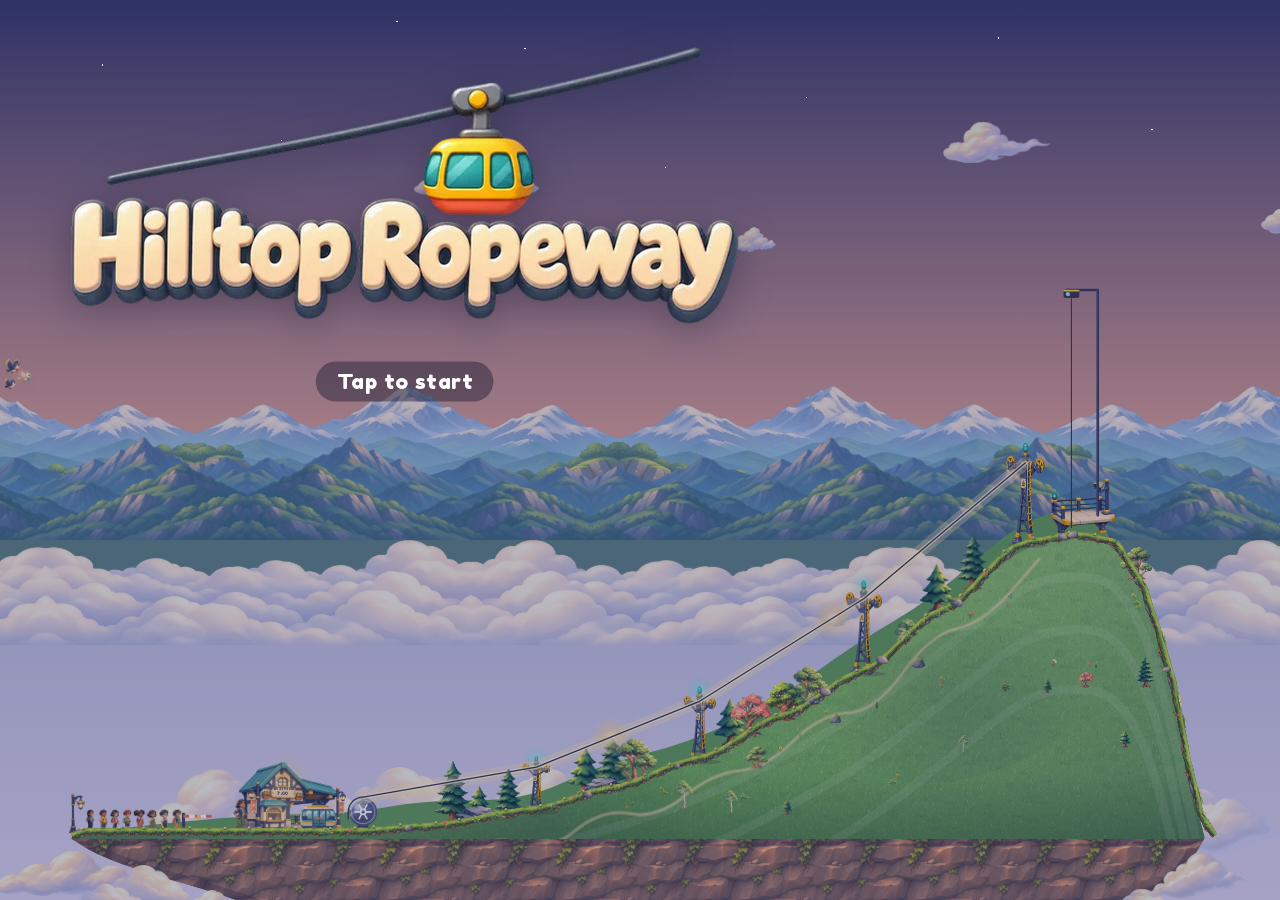
==== commit 6d50101b: "V" ====
--- a/index.html
+++ b/index.html
@@ -17,14 +17,14 @@
   <div id="lens"><canvas id="lensCanvas"></canvas><img class="fallback" alt=""><span class="tag">CLOSE-UP</span><span class="name"></span></div>
   <div class="layer" id="pins"></div>
   <!-- SKAI shell (Figma "SKAI final" · entrepreneur 618:12456). Timer frame 1315:5507 -->
-  <div class="hud hide" id="clock"><img class="frame" src="assets/ui/skai/skai_timer_frame.webp" alt=""><div class="tv"><span class="time">6:15</span><small>am</small></div><div class="due">First ride 7:00</div></div>
+  <div class="hud hide" id="clock"><img class="frame" src="assets/ui/skai/skai_timer_frame.webp" alt=""><div class="tv"><span class="time">6:15</span></div><div class="due">First ride 7:00</div></div>
   <div class="hud hide" id="banner"></div>
   <!-- Progress rail 1315:5308: frame + 10 segments (filled from the bottom, 2 per check) -->
   <div class="hud hide" id="tracker"><img class="frame" src="assets/ui/skai/skai_rail.webp" alt=""><div class="count">0/5</div>
     <svg class="segs" viewBox="0 0 511.81 49" preserveAspectRatio="none" aria-hidden="true"><path d="M29.9162 49H67.8101L39.8883 0H0L29.9162 49Z"/><path d="M76.9162 49H114.81L86.8883 0H47L76.9162 49Z"/><path d="M123.916 49H161.81L133.888 0H94L123.916 49Z"/><path d="M173.916 49H211.81L183.888 0H144L173.916 49Z"/><path d="M223.916 49H261.81L233.888 0H194L223.916 49Z"/><path d="M273.916 49H311.81L283.888 0H244L273.916 49Z"/><path d="M323.916 49H361.81L333.888 0H294L323.916 49Z"/><path d="M373.916 49H411.81L383.888 0H344L373.916 49Z"/><path d="M423.916 49H461.81L433.888 0H394L423.916 49Z"/><path d="M473.916 49H511.81L483.888 0H444L473.916 49Z"/></svg>
     <div class="pts"><b>0</b> pts</div></div>
   <div class="pill hud hide" id="notebook"><img alt=""><span></span></div>
-  <div class="hud hide" id="mission"><img class="bg" alt=""><div class="eyebrow">TODAY’S JOB</div><div class="lines"></div></div>
+  <div class="hud hide" id="mission"><img class="bg" alt=""><div class="lines"></div></div>
   <div class="layer" id="ui"></div>
   <!-- Exit & brand panel 1315:5432 + SKAI Space logo 618:12510 -->
   <div class="shell" id="brand"><img class="panel-img" src="assets/ui/skai/skai_brand_panel.webp" alt=""><img class="logo" src="assets/ui/skai/skai_brand_logo.webp" alt="SKAI Space"><button id="exitBtn" aria-label="Exit"></button></div>
--- a/css/style.css
+++ b/css/style.css
@@ -660,3 +660,52 @@
 @media (prefers-reduced-motion: reduce){ #sheet .opt img.main,#compare .ride,#compare .spin,#compare .rope.flow,.titlecard .tc-name span,.route .stop.cur::after{animation:none!important} }
 #tray.ask{align-items:center}
 #tray .tq{display:flex;align-items:center;gap:12px;font:900 30px/1.15 var(--font);color:var(--navy);padding:0 8px;white-space:nowrap}
+
+/* ---------- 12: SKAI template pass ---------- */
+/* narration lock: while an instruction is read out the first time, the things to tap are lightly dimmed and not tappable */
+#stage.vo-lock #tray .opt,#stage.vo-lock #tray .tab,#stage.vo-lock #tray .stepper,#stage.vo-lock #rules .rule,#stage.vo-lock #lockIn,
+#stage.vo-lock #run:not(.hide),#stage.vo-lock #pins button.pin,#stage.vo-lock #caption .next,#stage.vo-lock #nextWheel,#stage.vo-lock #sheet .opt{pointer-events:none;opacity:.55;filter:saturate(.5)}
+#tray .opt,#tray .tab,#tray .stepper,#rules .rule,#lockIn,#run,#pins button.pin,#caption .next,#nextWheel{transition:opacity .25s,filter .25s,transform .1s,box-shadow .1s}
+#hint.arrive{animation:hintIn .45s cubic-bezier(.3,1.4,.5,1)}
+@keyframes hintIn{from{opacity:0;transform:translateY(24px) scale(.8)}to{opacity:1;transform:none}}
+@media (prefers-reduced-motion: reduce){ #hint.arrive{animation:none} }
+/* end card: did → found → big idea */
+#endcard .did{display:flex;align-items:center;gap:10px;margin-top:10px;font:800 20px/1.25 var(--font);color:var(--muted);animation:fadeUp .5s .7s both}
+#endcard .did img{width:30px;height:30px;flex:none;object-fit:contain}
+#endcard .big{display:grid;grid-template-columns:1fr auto;column-gap:12px;row-gap:4px;align-items:center;margin-top:12px;padding:12px 14px 12px 18px;border-radius:14px;background:#FFF3C8;box-shadow:inset 0 0 0 2px #F5D77A;animation:stickIn .5s cubic-bezier(.2,.9,.3,1.4) both;animation-delay:calc(1.1s + var(--i)*.38s)}
+#endcard .big b{font:700 14px/1.1 var(--chakra);letter-spacing:.14em;color:var(--skaiInk);grid-column:1}
+#endcard .big span{font:900 24px/1.2 var(--font);color:var(--navy);grid-column:1;text-wrap:balance}
+#endcard .big .spk{grid-column:2;grid-row:1 / span 2}
+@media (prefers-reduced-motion: reduce){ #endcard .did,#endcard .big{animation:none} }
+
+/* ---------- 13: declutter pass ---------- */
+/* contextual HUD: clock + rail only while they can change; the end screen keeps just exit + sound */
+#clock,#tracker{transition:opacity .35s,transform .4s cubic-bezier(.2,.9,.25,1.2)}
+#stage.hudoff #clock,#stage.hudoff #tracker{opacity:0;transform:translateY(-14px);pointer-events:none}
+#stage.hudoff #tracker{transform:translateX(30px)}
+#stage.endmode #infoBtn,#stage.endmode #infoNote{opacity:0;pointer-events:none;transition:opacity .3s}
+/* "First ride 7:00" only when time is added */
+#clock .due{opacity:0;transition:opacity .3s,transform .3s;transform:translate(-50%,-6px)}
+#clock.duev .due{opacity:1;transform:translate(-50%,0)}
+#clock .tv{top:16px}
+/* the line is the replay button (no speaker sticker): a soft ring pulses while it is read */
+#caption .txt,#question,#tray .tq{cursor:pointer}
+#caption .txt{padding-left:32px}
+#question{padding-left:34px}
+#caption .txt.talking,#question.talking{animation:lineTalk 1.4s ease-in-out infinite}
+#tray .tq.talking span{animation:lineTalkTxt 1.4s ease-in-out infinite}
+@keyframes lineTalk{0%,100%{box-shadow:0 0 0 3px #fff,0 0 0 6px rgba(0,174,239,.28),var(--shadow)}50%{box-shadow:0 0 0 3px #fff,0 0 0 9px rgba(0,174,239,.5),var(--shadow)}}
+@keyframes lineTalkTxt{0%,100%{opacity:1}50%{opacity:.78}}
+#rules .rule{padding-left:26px}
+/* diary: plain icons (no tile behind each), the changed setting keeps its yellow ring */
+#diary .c{background:none;min-width:40px;padding:0}
+#diary .c.chg{background:#fff;box-shadow:0 0 0 3px #FFC83D}
+#diary .dh{margin-left:4px}
+/* tabs: icon only unless open (or the Turns tab, which carries the guess) */
+.tab:not(.on):not([data-tab="turns"]){padding:6px}
+#compare .cl{justify-content:center}
+@media (prefers-reduced-motion: reduce){ #caption .txt.talking,#question.talking,#tray .tq.talking span{animation:none} }
+/* G5: the shared start of all three sentences, said once */
+#rules .stem{font:400 34px/1.1 var(--fredoka);color:#fff;text-shadow:0 2px 0 rgba(10,30,70,.35);padding:0 0 0 10px;margin-bottom:-4px}
+#rules .stem.fade{--tx:0}
+#mission .lines{top:68px} /* no eyebrow: the clipboard art already reads as the job card; lines sit centred below the clip */
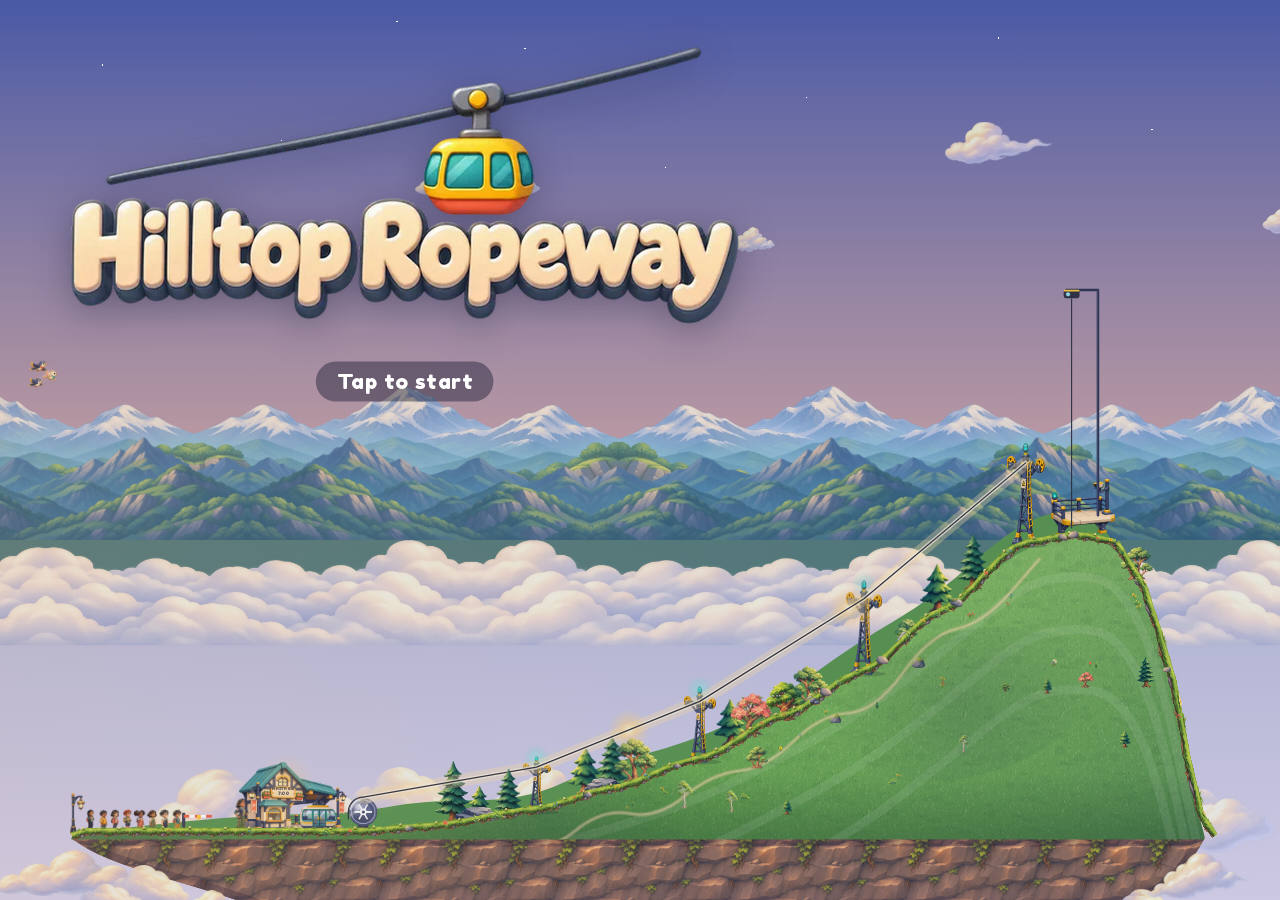
==== commit 8bdd9187: "ff" ====
--- a/index.html
+++ b/index.html
@@ -14,7 +14,7 @@
   <canvas id="world" width="1600" height="1000"></canvas>
   <video id="intro" muted loop playsinline preload="auto" poster="assets/video/intro_loop.webp" aria-hidden="true"></video>
   <div id="vig"></div><div id="dim"></div><div id="spot" aria-hidden="true"><i></i></div><div id="flash"></div><div id="fg"></div><div class="lb" id="lbT"></div><div class="lb" id="lbB"></div>
-  <div id="lens"><canvas id="lensCanvas"></canvas><img class="fallback" alt=""><span class="tag">CLOSE-UP</span><span class="name"></span></div>
+  <div id="lens"><canvas id="lensCanvas"></canvas><img class="fallback" alt=""><span class="tag">CLOSE-UP</span><span class="name"></span><span class="feel"></span></div>
   <div class="layer" id="pins"></div>
   <!-- SKAI shell (Figma "SKAI final" · entrepreneur 618:12456). Timer frame 1315:5507 -->
   <div class="hud hide" id="clock"><img class="frame" src="assets/ui/skai/skai_timer_frame.webp" alt=""><div class="tv"><span class="time">6:15</span></div><div class="due">First ride 7:00</div></div>
--- a/css/style.css
+++ b/css/style.css
@@ -709,3 +709,27 @@
 #rules .stem{font:400 34px/1.1 var(--fredoka);color:#fff;text-shadow:0 2px 0 rgba(10,30,70,.35);padding:0 0 0 10px;margin-bottom:-4px}
 #rules .stem.fade{--tx:0}
 #mission .lines{top:68px} /* no eyebrow: the clipboard art already reads as the job card; lines sit centred below the clip */
+
+/* ===== 14: learning-gap pass (wheel feel, load weight) ===== */
+/* close-up: what the selected wheel's edge is like, under the picture */
+#lens .feel{position:absolute;left:14px;right:14px;bottom:12px;text-align:center;background:rgba(255,255,255,.94);color:var(--navy);font:800 23px/1.15 var(--font);padding:9px 12px;border-radius:14px;display:none;text-wrap:balance}
+#lens.hasfeel .feel{display:block}
+#lens.on.slipzoom{transform:scale(1.32)} /* replay of a slip: the close-up grows while the wheel slips */
+#ui > .chip{transition:transform .28s cubic-bezier(.2,.9,.25,1.15)} #lens.slipzoom ~ #ui > .chip{transform:translateY(-96px)} /* the Replay / You guessed chips make room */
+/* job card: four lines (every item has a reason) */
+#mission{height:262px}
+/* G3 load column: blocks of weight beside the bot; the motor line appears after the first stop */
+#loadcol{width:0;height:0}
+#loadcol .lc{position:absolute;left:0;bottom:0;width:78px;display:flex;flex-direction:column;align-items:center;transition:opacity .3s}
+#loadcol.off .lc{opacity:0}
+#loadcol .lc-stack{display:flex;flex-direction:column-reverse;width:70px}
+#loadcol .lc-stack i{box-sizing:border-box;height:calc(var(--u)*30px);border-top:3px solid #fff;border-radius:9px;display:grid;place-items:center;
+  background:repeating-linear-gradient(to top,var(--c) 0 27px,rgba(255,255,255,.5) 27px 30px);box-shadow:inset 0 -3px 0 rgba(0,0,0,.14),0 2px 6px rgba(20,30,60,.18)}
+#loadcol .lc-stack i img{width:23px;height:23px;object-fit:contain;filter:drop-shadow(0 1px 0 rgba(255,255,255,.7))}
+#loadcol .lc-stack i.land{animation:pop .45s}
+#loadcol .lc-base{width:78px;height:44px;border-radius:12px;background:#FFF8E7;box-shadow:0 0 0 3px #fff,0 3px 8px rgba(20,30,60,.2);display:grid;place-items:center}
+#loadcol .lc-base img{width:34px;height:34px;object-fit:contain}
+#loadcol .lc-lim{z-index:2;position:absolute;left:-26px;width:130px;bottom:calc(44px + 30px);border-top:4px dashed var(--skaiOrange,#F26B21);opacity:0;transform:scaleX(.3);transition:opacity .3s,transform .45s cubic-bezier(.2,.9,.25,1.2)}
+#loadcol .lc-lim span{position:absolute;right:calc(100% + 6px);bottom:-15px;white-space:nowrap;background:#fff;color:var(--navy);font:800 16px/1 var(--font);padding:6px 10px;border-radius:999px;box-shadow:0 2px 6px rgba(20,30,60,.18)}
+#loadcol.lim .lc-lim{opacity:1;transform:none}
+@media (prefers-reduced-motion: reduce){ #loadcol .lc-stack i.land{animation:none} #loadcol .lc-lim{transition:none} }
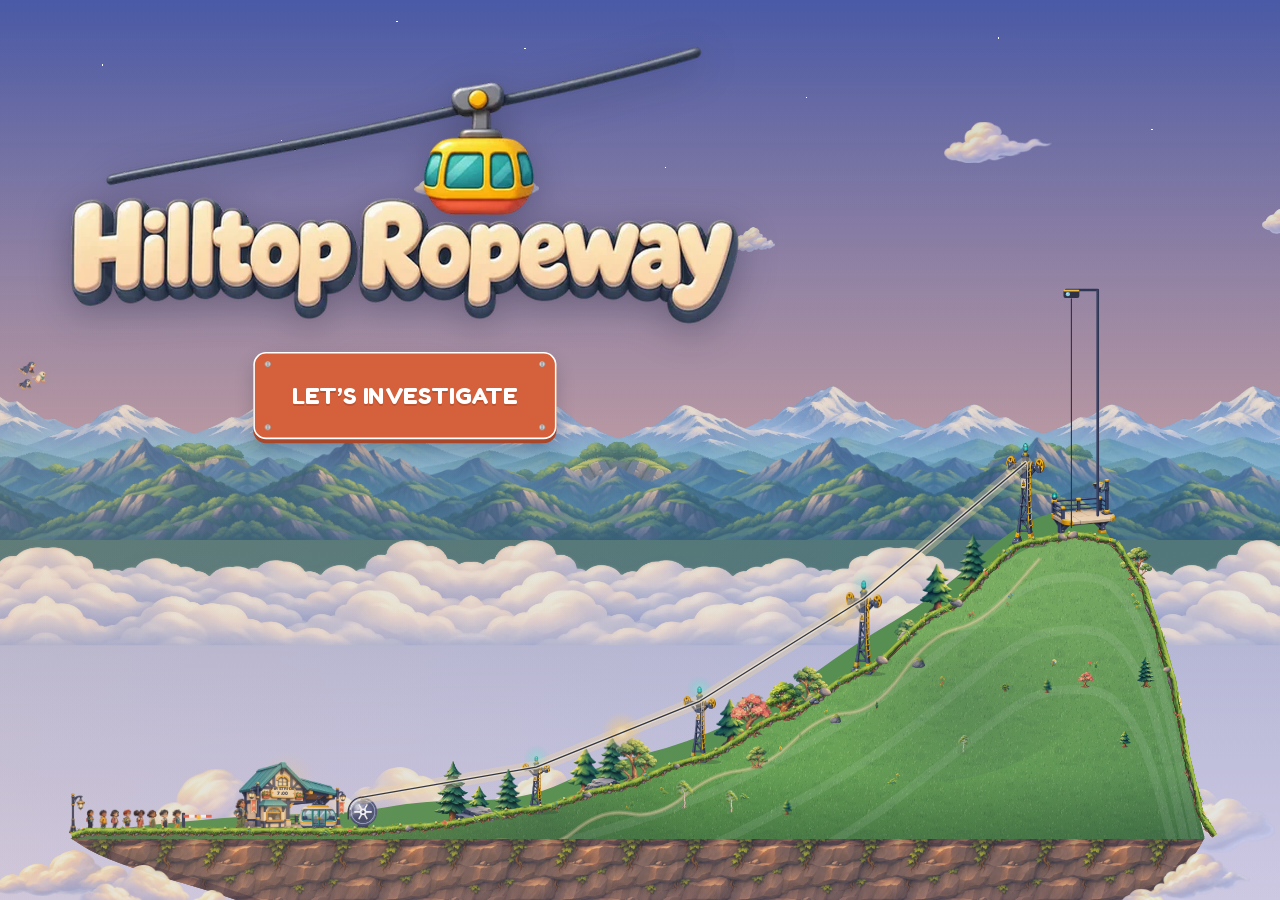
==== commit d9781af3: "H" ====
--- a/index.html
+++ b/index.html
@@ -14,7 +14,7 @@
   <canvas id="world" width="1600" height="1000"></canvas>
   <video id="intro" muted loop playsinline preload="auto" poster="assets/video/intro_loop.webp" aria-hidden="true"></video>
   <div id="vig"></div><div id="dim"></div><div id="spot" aria-hidden="true"><i></i></div><div id="flash"></div><div id="fg"></div><div class="lb" id="lbT"></div><div class="lb" id="lbB"></div>
-  <div id="lens"><canvas id="lensCanvas"></canvas><img class="fallback" alt=""><span class="tag">CLOSE-UP</span><span class="name"></span><span class="feel"></span></div>
+  <div id="lens"><canvas id="lensCanvas"></canvas><img class="fallback" alt=""><div class="cap"><span class="name"></span><span class="feel"></span></div></div>
   <div class="layer" id="pins"></div>
   <!-- SKAI shell (Figma "SKAI final" · entrepreneur 618:12456). Timer frame 1315:5507 -->
   <div class="hud hide" id="clock"><img class="frame" src="assets/ui/skai/skai_timer_frame.webp" alt=""><div class="tv"><span class="time">6:15</span></div><div class="due">First ride 7:00</div></div>
--- a/css/style.css
+++ b/css/style.css
@@ -457,13 +457,13 @@
 #start{display:block;cursor:pointer}
 #start .title{position:absolute;left:56px;right:auto;margin:0;top:26px;width:900px;max-width:calc(100% - 112px);filter:drop-shadow(0 10px 24px rgba(20,22,46,.35));animation:titleIn 1.1s cubic-bezier(.2,.9,.25,1.15) .2s both,coverBob 6s 1.4s ease-in-out infinite}
 @keyframes coverBob{50%{translate:0 -6px}}
-#start .tapstart{position:absolute;left:506px;top:452px;transform:translateX(-50%);border:0;border-radius:999px;padding:12px 26px;background:rgba(20,22,46,.42);color:#fff;
-  font:400 26px/1 var(--fredoka);letter-spacing:.04em;cursor:pointer;opacity:.0;transition:opacity .6s}
-#start .tapstart[disabled]{opacity:.75;cursor:default;font-size:20px}
-#start.ready .tapstart{opacity:1;animation:tapPulse 2.2s ease-in-out infinite}
-@keyframes tapPulse{50%{opacity:.55}}
-#start.leave .tapstart{animation:fadeOut .3s forwards}
-@media (prefers-reduced-motion: reduce){ #start .title{animation:none} #start.ready .tapstart{animation:none} }
+/* start = Figma action button 1315:5178 "LET'S INVESTIGATE" (453×133 in the 1959 frame → 371×109 on the 1600 stage), centred under the lockup */
+#start .btn.start{position:absolute;left:506px;top:440px;translate:-50% 0;min-width:371px;min-height:109px;padding:0 46px;justify-content:center;font-size:28px;white-space:nowrap;animation:fadeUp .6s .6s both}
+#start .btn.start[disabled]{opacity:.85;filter:none;font-size:22px;cursor:default}
+#start.ready .btn.start{animation:fadeUp .6s .1s both,startPulse 2.4s 1.2s ease-in-out infinite}
+@keyframes startPulse{50%{scale:1.04}}
+#start.leave .btn.start{animation:fadeOut .3s forwards}
+@media (prefers-reduced-motion: reduce){ #start .title{animation:none} #start.ready .btn.start{animation:none} }
 
 /* ---- small polish ---- */
 /* press feedback that survives entrance/bob animations (individual 'scale'/'translate' compose with 'transform') */
@@ -733,3 +733,32 @@
 #loadcol .lc-lim span{position:absolute;right:calc(100% + 6px);bottom:-15px;white-space:nowrap;background:#fff;color:var(--navy);font:800 16px/1 var(--font);padding:6px 10px;border-radius:999px;box-shadow:0 2px 6px rgba(20,30,60,.18)}
 #loadcol.lim .lc-lim{opacity:1;transform:none}
 @media (prefers-reduced-motion: reduce){ #loadcol .lc-stack i.land{animation:none} #loadcol .lc-lim{transition:none} }
+
+/* 15. Close-up card + question card (clarity pass)
+   Close-up: a framed card like every other SKAI panel. The 3D view sits inside the frame and the wheel's name + what its
+   edge is like read underneath it as a caption, so nothing floats over the picture. View = LENS_W×LENS_H in main.js.
+   Question card: the step's question is the header of the options card (one cream wrapper, like the end card). */
+#lens{height:auto;padding:8px;background:#FFFDF6;border-radius:28px;box-shadow:0 0 0 3px #fff,0 0 0 6px rgba(0,174,239,.28),var(--shadow)}
+#lens canvas{position:relative;display:block;inset:auto;width:422px;height:226px;border-radius:20px;background:linear-gradient(180deg,#DDEBFA,#F6EEDF)}
+#lens img.fallback{left:8px;top:8px;width:422px;height:226px;padding:18px;box-sizing:border-box}
+#lens .cap{display:flex;flex-direction:column;gap:4px;padding:10px 12px 6px}
+#lens .cap .name{position:static;background:none;padding:0;border-radius:0;font:400 24px/1.1 var(--fredoka);color:var(--skaiNavy)}
+#lens .cap .feel{position:static;display:none;background:none;padding:0;border-radius:0;text-align:left;font:800 19px/1.25 var(--font);color:var(--muted);text-wrap:pretty}
+#lens.hasfeel .cap .feel{display:block}
+#lens.full{padding:0;border-radius:0;background:linear-gradient(180deg,#DDEBFA,#F6EEDF);box-shadow:none;height:100%}
+#lens.full canvas{position:absolute;inset:0;width:100%;height:100%;border-radius:0;background:none}
+#lens.full .cap{position:absolute;right:40px;top:100px;padding:9px 16px;background:#fff;border-radius:999px;box-shadow:var(--shadow)}
+#lens.full .cap .name{font-size:22px} #lens.full .cap .feel{display:none}
+#lens{left:138px} /* clear of the hint note and its +2 min badge */
+#lens.on.compact{transform:scale(.84)}
+#lens.compact .cap .name{font-size:29px} #lens.compact .cap .feel{font-size:22px}
+/* choosing with the close-up open: the options card sits right of it instead of centred (never overlaps the card) */
+#stage:has(#lens.on.compact) #tray,#stage.tray-left #tray{left:calc(138px + var(--trayL,0px));transform:none;--tx:0}
+#stage:has(#lens.on.compact) #tray{--trayL:calc(454px * .84 + 24px)}
+#stage:has(#lens.on.compact) #tray.hide,#stage.tray-left #tray.hide{transform:translateY(40px)}
+#tray > .tq.dock{justify-content:center;padding:4px 14px 2px;font:400 30px/1.15 var(--fredoka);color:var(--skaiNavy);animation:tqIn .35s both}
+@keyframes tqIn{from{opacity:0;translate:0 6px}}
+#tray:has(> .tq.dock){padding:20px 18px 18px;gap:14px}
+#tray:has(> .tq.dock) #carry{top:-20px}
+#tray:has(> .tq.dock) .row{position:relative;align-self:center} /* the "tap here" glow rings the choices, not the question */
+#sheet h3{margin:0 0 16px;text-align:center;font:400 30px/1.15 var(--fredoka);color:var(--skaiNavy)} /* same header as the question card */
